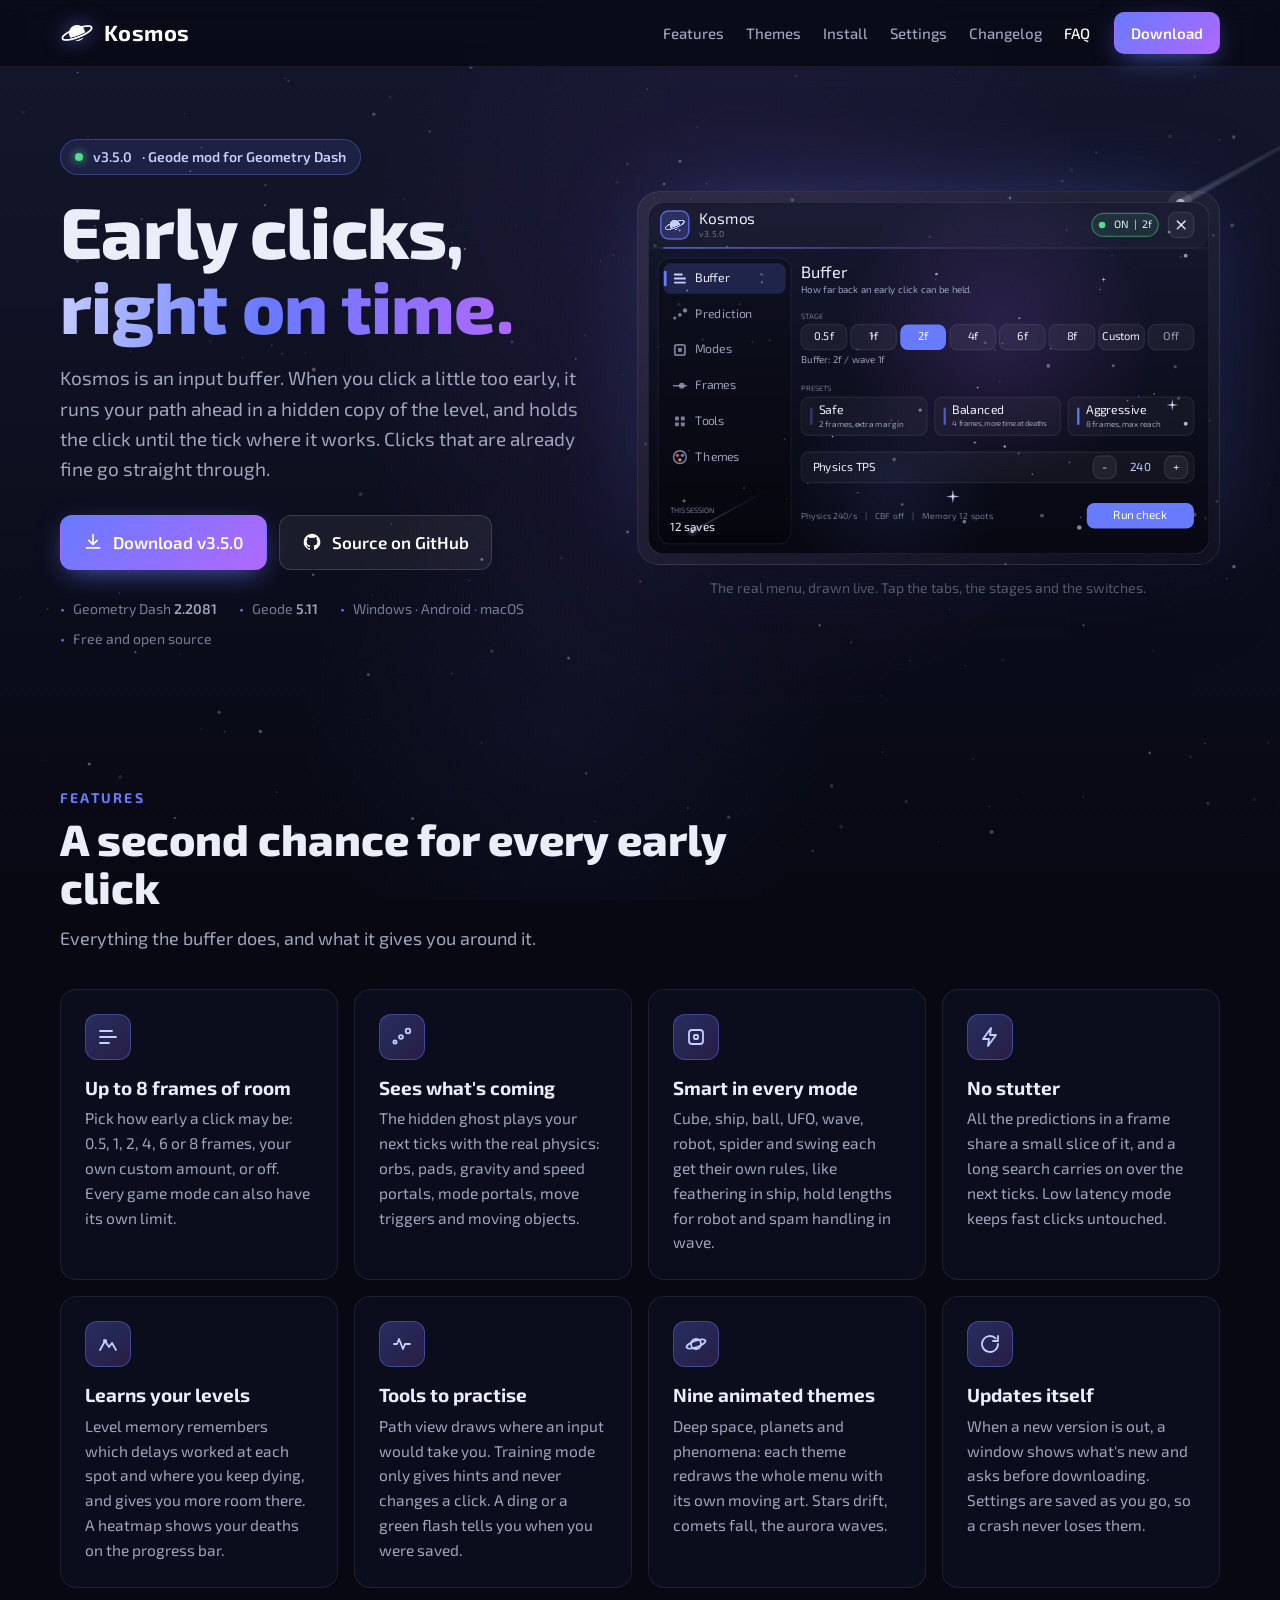
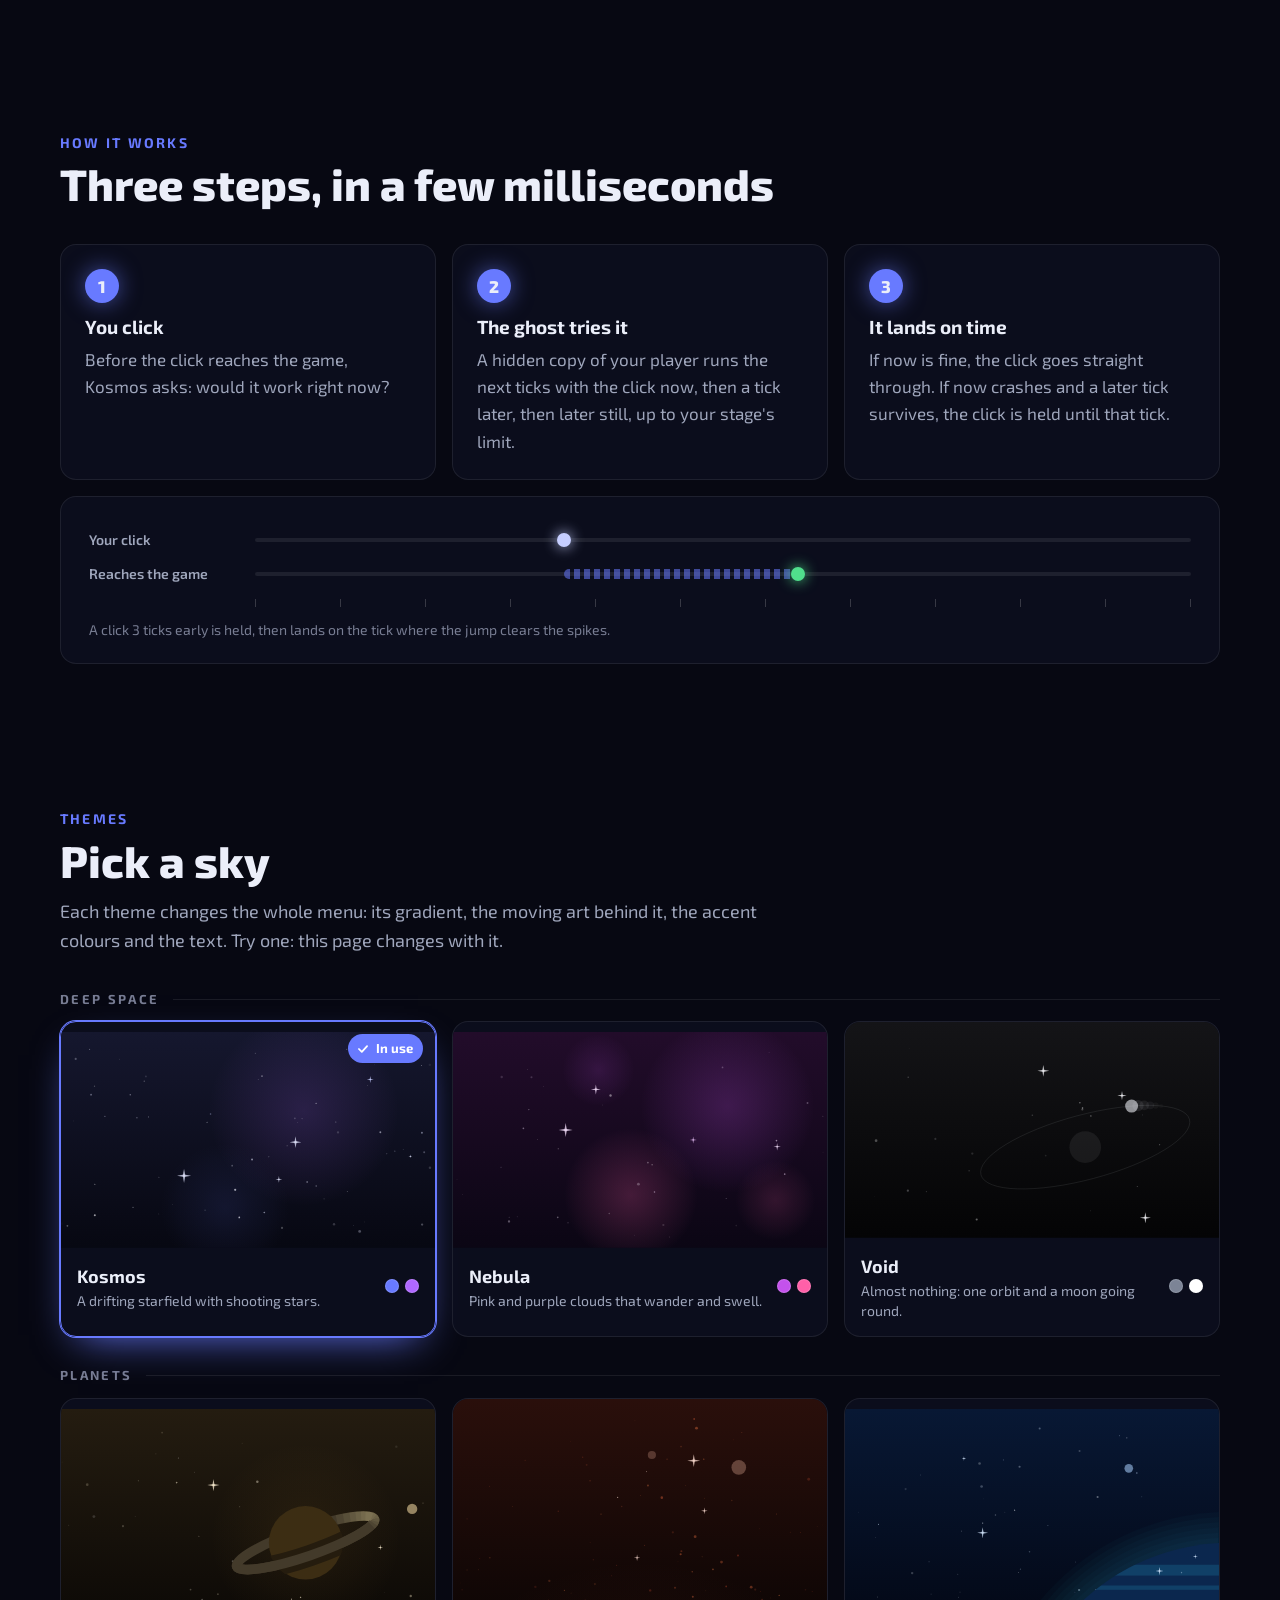
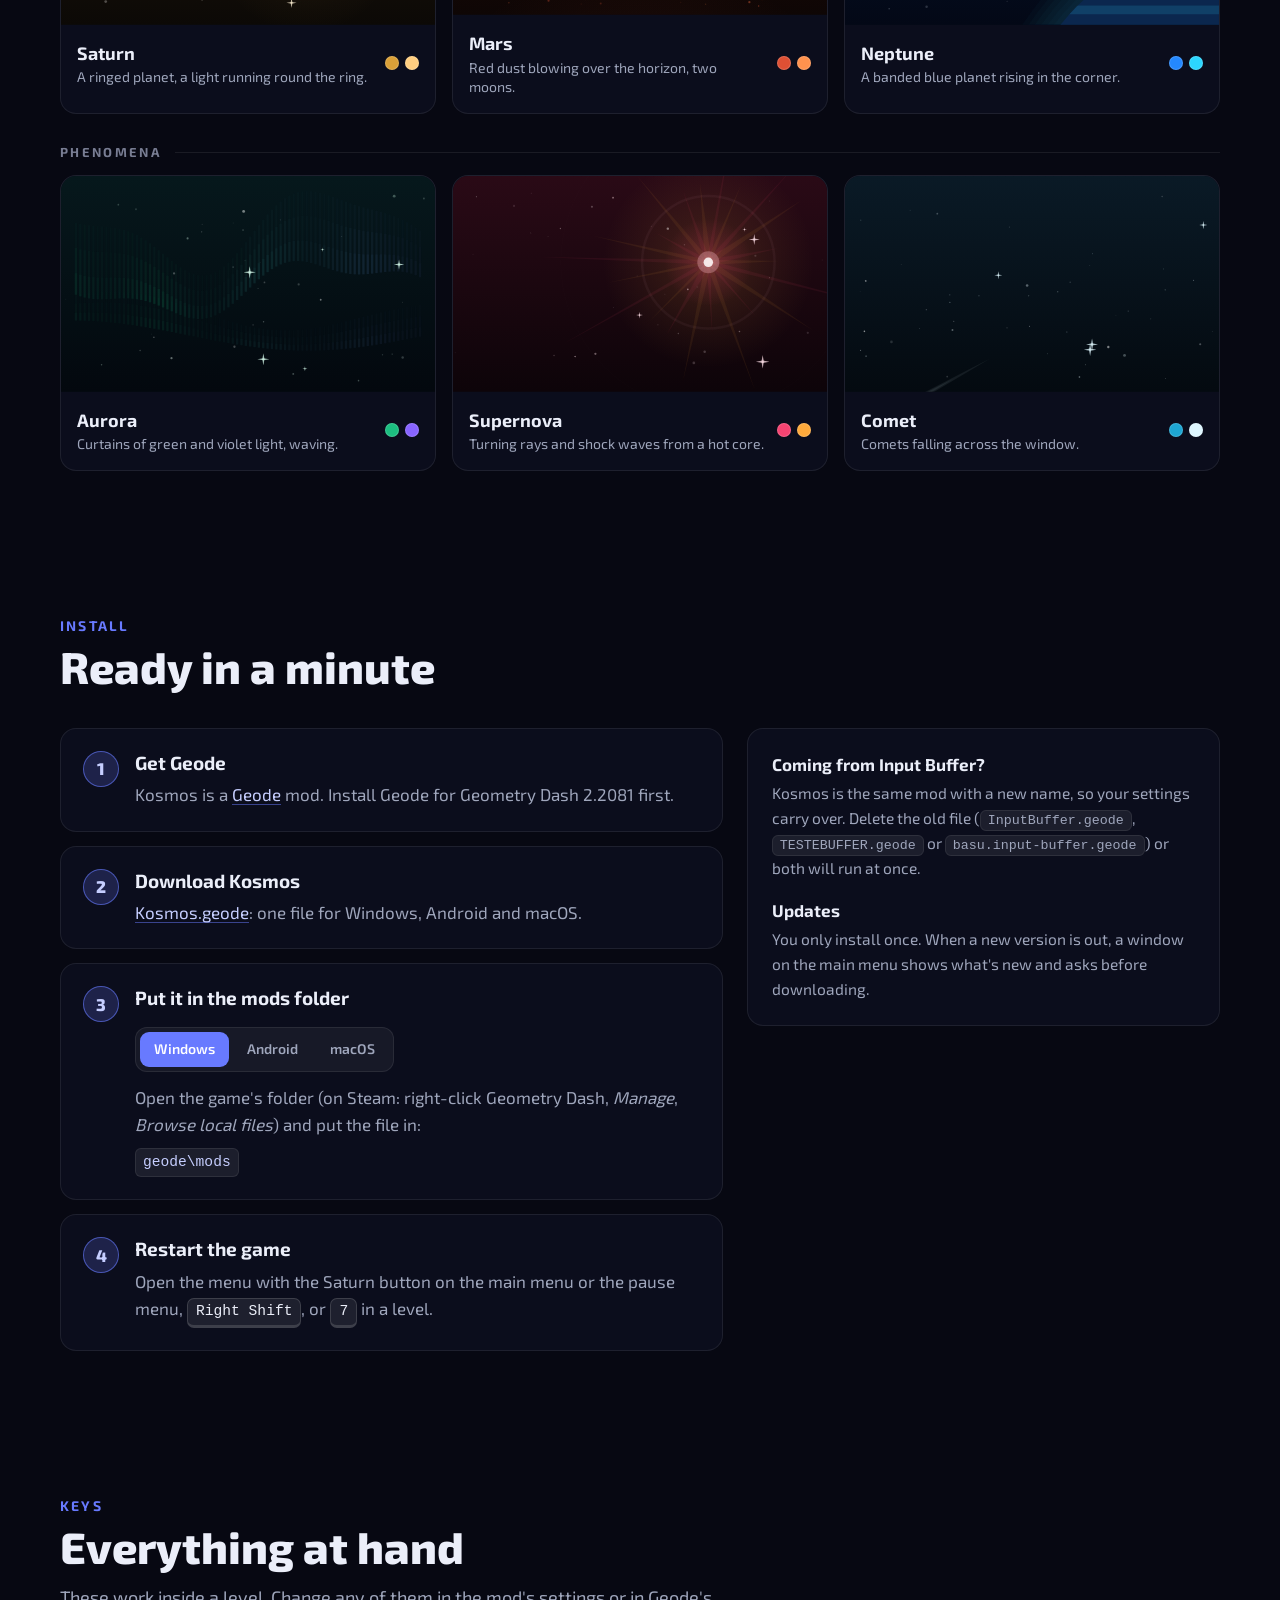
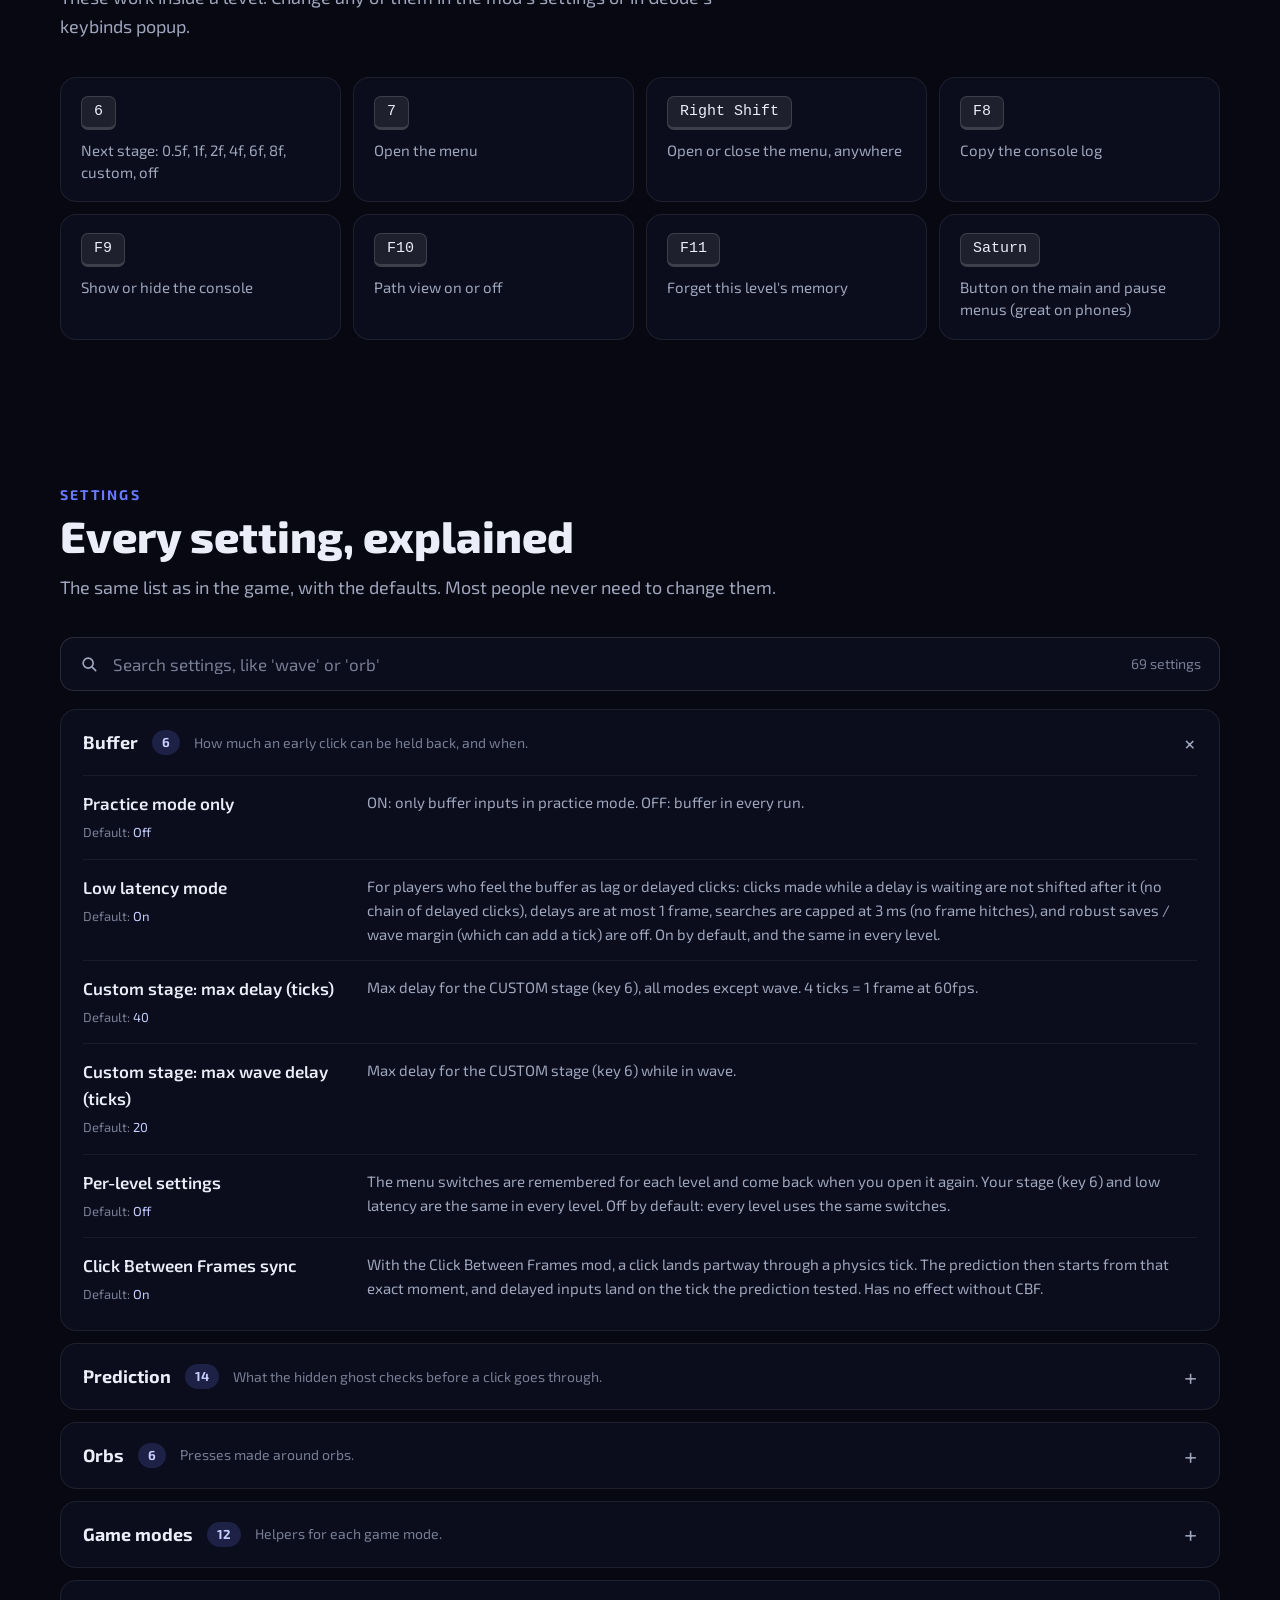
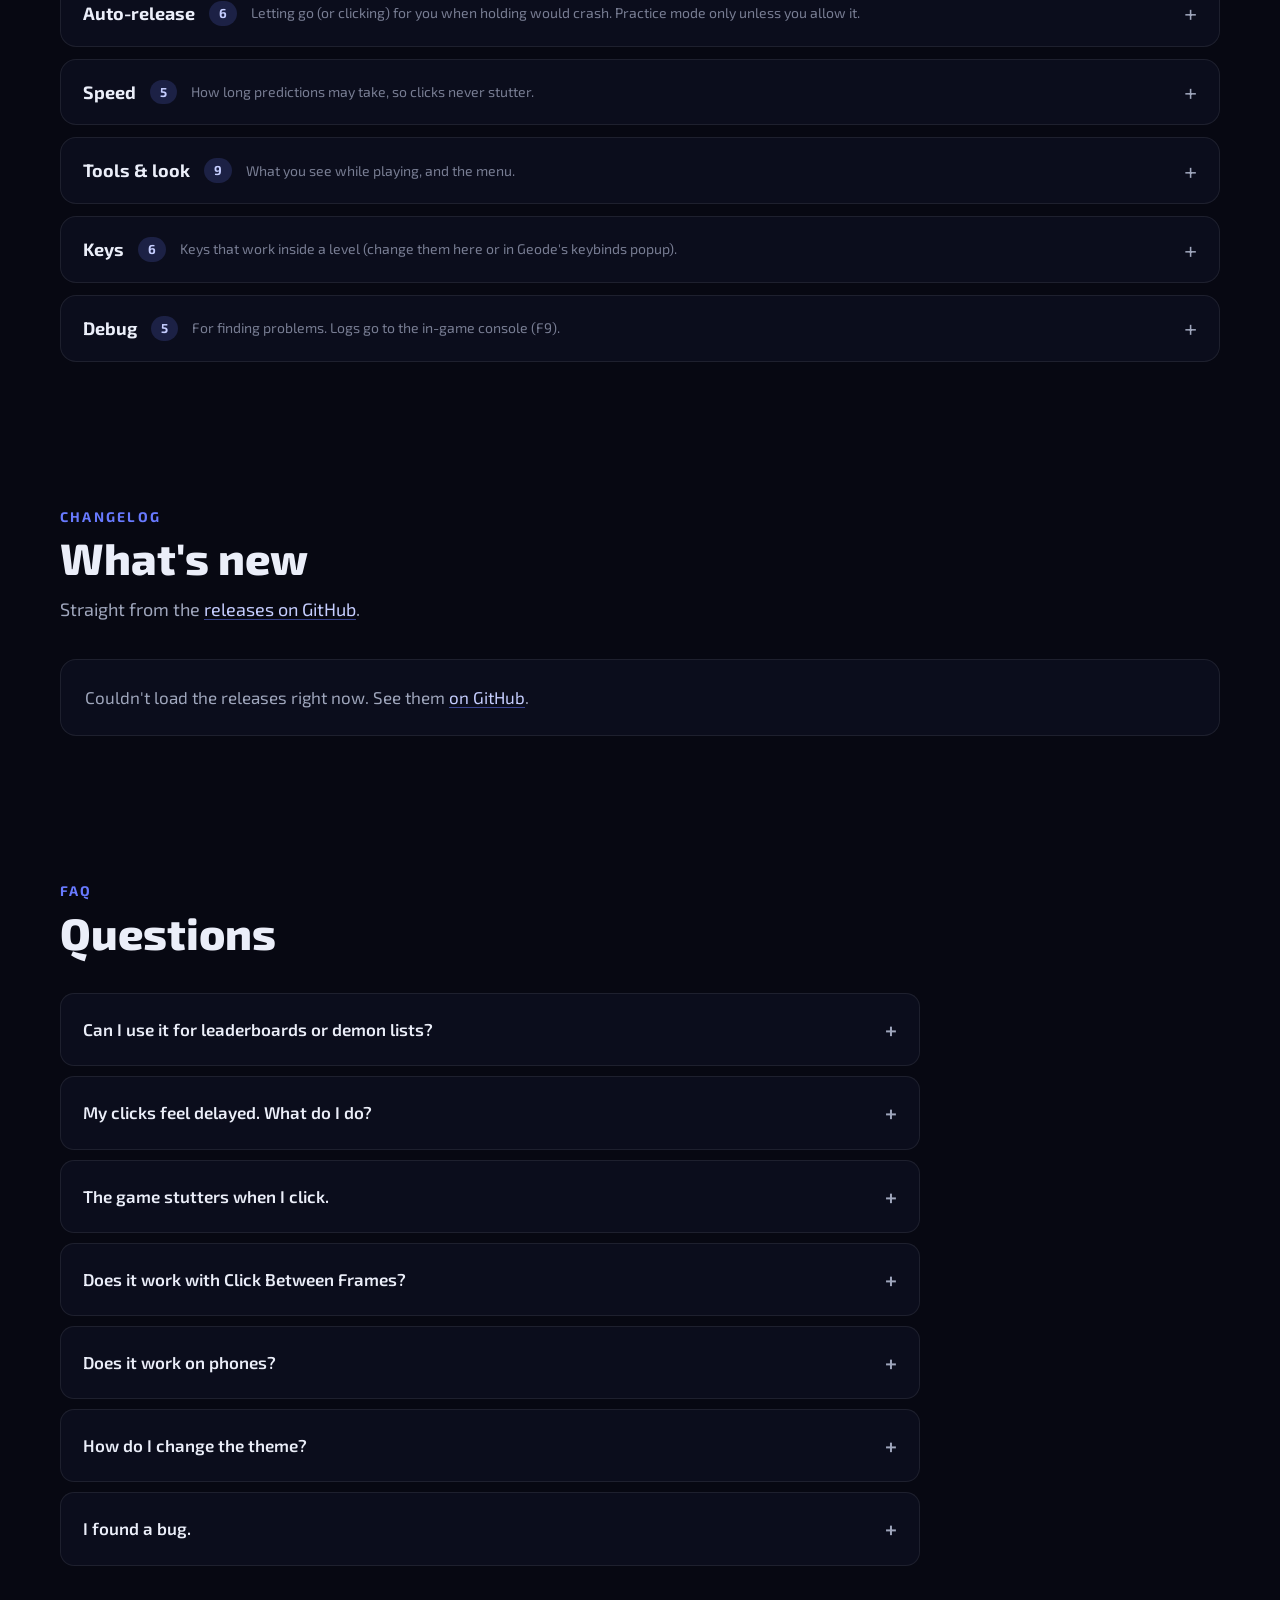
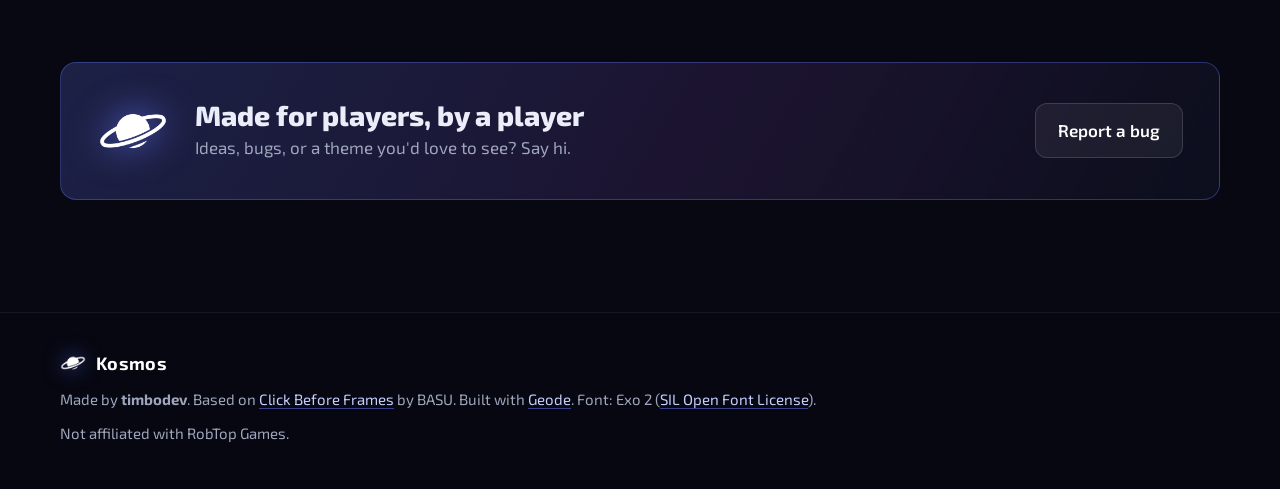
==== docs/index.html @ 61f5b933 "Website for Kosmos on GitHub Pages docs/ is a one-page site: the download (latest release, read from" ====
<!doctype html>
<html lang="en">
<head>
  <meta charset="utf-8">
  <meta name="viewport" content="width=device-width, initial-scale=1">
  <title>Kosmos · early clicks, right on time</title>
  <meta name="description" content="Kosmos is a Geode mod for Geometry Dash: an input buffer that predicts your path, so a click made a little too early lands on the right tick. Nine animated menu themes, auto update, Windows, Android and macOS.">
  <meta name="theme-color" content="#0b0c1a">
  <link rel="icon" type="image/png" href="assets/favicon.png">
  <link rel="apple-touch-icon" href="assets/apple-touch-icon.png">
  <meta property="og:type" content="website">
  <meta property="og:site_name" content="Kosmos">
  <meta property="og:title" content="Kosmos · early clicks, right on time">
  <meta property="og:description" content="A Geode mod for Geometry Dash that holds a too-early click until the tick where it works. Animated themes, auto update, Windows / Android / macOS.">
  <meta property="og:url" content="https://porqueijjmzm1.github.io/Click-After-Frames/">
  <meta property="og:image" content="https://porqueijjmzm1.github.io/Click-After-Frames/assets/og.png">
  <meta property="og:image:width" content="1200">
  <meta property="og:image:height" content="630">
  <meta name="twitter:card" content="summary_large_image">
  <meta name="twitter:image" content="https://porqueijjmzm1.github.io/Click-After-Frames/assets/og.png">
  <link rel="preload" href="assets/Exo2.ttf" as="font" type="font/ttf" crossorigin>
  <link rel="stylesheet" href="style.css">
</head>
<body>
  <canvas id="sky" aria-hidden="true"></canvas>

  <header class="nav" id="top">
    <div class="wrap nav-row">
      <a class="brand" href="#top" aria-label="Kosmos, back to top">
        <img src="assets/saturn.png" alt="" width="34" height="34">
        <span>Kosmos</span>
      </a>
      <nav class="links" id="links" aria-label="Sections">
        <a href="#features">Features</a>
        <a href="#themes">Themes</a>
        <a href="#install">Install</a>
        <a href="#settings">Settings</a>
        <a href="#changelog">Changelog</a>
        <a href="#faq">FAQ</a>
        <a href="#" data-discord hidden>Discord</a>
      </nav>
      <a class="btn btn-primary btn-small" data-download href="https://github.com/porqueijjmzm1/Click-After-Frames/releases/latest/download/Kosmos.geode">Download</a>
      <button class="menu-toggle" id="menuToggle" aria-label="Open the sections" aria-expanded="false" aria-controls="links">
        <span></span><span></span><span></span>
      </button>
    </div>
  </header>

  <main>
    <!-- the start -->
    <section class="hero wrap">
      <div class="hero-text">
        <p class="kicker"><span class="dot"></span><span data-version>v3.5.0</span> · Geode mod for Geometry Dash</p>
        <h1>Early clicks,<br><span class="glow">right on time.</span></h1>
        <p class="lead">Kosmos is an input buffer. When you click a little too early, it runs your path ahead in a hidden copy of the level, and holds the click until the tick where it works. Clicks that are already fine go straight through.</p>
        <div class="cta">
          <a class="btn btn-primary" data-download href="https://github.com/porqueijjmzm1/Click-After-Frames/releases/latest/download/Kosmos.geode">
            <svg viewBox="0 0 24 24" aria-hidden="true"><path d="M12 3v12m0 0-5-5m5 5 5-5M4 19h16" /></svg>
            <span>Download <span data-version>v3.5.0</span></span>
          </a>
          <a class="btn btn-ghost" href="https://github.com/porqueijjmzm1/Click-After-Frames">
            <svg viewBox="0 0 24 24" aria-hidden="true"><path class="fill" d="M12 2a10 10 0 0 0-3.16 19.49c.5.09.68-.22.68-.48v-1.7c-2.78.6-3.37-1.34-3.37-1.34-.45-1.16-1.11-1.47-1.11-1.47-.91-.62.07-.6.07-.6 1 .07 1.53 1.03 1.53 1.03.9 1.52 2.34 1.08 2.91.83.09-.65.35-1.08.63-1.33-2.22-.25-4.55-1.11-4.55-4.94 0-1.09.39-1.98 1.03-2.68-.1-.25-.45-1.27.1-2.65 0 0 .84-.27 2.75 1.02a9.5 9.5 0 0 1 5 0c1.91-1.29 2.75-1.02 2.75-1.02.55 1.38.2 2.4.1 2.65.64.7 1.03 1.59 1.03 2.68 0 3.84-2.34 4.68-4.57 4.93.36.31.68.92.68 1.85v2.74c0 .27.18.58.69.48A10 10 0 0 0 12 2Z" /></svg>
            <span>Source on GitHub</span>
          </a>
        </div>
        <ul class="facts">
          <li>Geometry Dash <b>2.2081</b></li>
          <li>Geode <b>5.11</b></li>
          <li>Windows · Android · macOS</li>
          <li>Free and open source</li>
        </ul>
      </div>
      <figure class="hero-menu">
        <div class="menu-frame">
          <canvas id="menu" width="880" height="552" aria-label="The Kosmos menu, as it looks in the game. You can tap the tabs, the stages and the switches."></canvas>
        </div>
        <figcaption>The real menu, drawn live. Tap the tabs, the stages and the switches.</figcaption>
      </figure>
    </section>

    <!-- what it does -->
    <section class="block wrap" id="features">
      <header class="block-head">
        <p class="eyebrow">Features</p>
        <h2>A second chance for every early click</h2>
        <p>Everything the buffer does, and what it gives you around it.</p>
      </header>
      <div class="grid features">
        <article class="card">
          <div class="icon"><svg viewBox="0 0 24 24"><path d="M4 6h12M4 12h16M4 18h9" /></svg></div>
          <h3>Up to 8 frames of room</h3>
          <p>Pick how early a click may be: 0.5, 1, 2, 4, 6 or 8 frames, your own custom amount, or off. Every game mode can also have its own limit.</p>
        </article>
        <article class="card">
          <div class="icon"><svg viewBox="0 0 24 24"><circle cx="5" cy="17" r="1.6" /><circle cx="11" cy="12" r="1.9" /><circle cx="18" cy="6" r="2.3" /></svg></div>
          <h3>Sees what's coming</h3>
          <p>The hidden ghost plays your next ticks with the real physics: orbs, pads, gravity and speed portals, mode portals, move triggers and moving objects.</p>
        </article>
        <article class="card">
          <div class="icon"><svg viewBox="0 0 24 24"><rect x="5" y="5" width="14" height="14" rx="3" /><rect x="10" y="10" width="4" height="4" rx="1" /></svg></div>
          <h3>Smart in every mode</h3>
          <p>Cube, ship, ball, UFO, wave, robot, spider and swing each get their own rules, like feathering in ship, hold lengths for robot and spam handling in wave.</p>
        </article>
        <article class="card">
          <div class="icon"><svg viewBox="0 0 24 24"><path d="M13 3 5 14h6l-1 7 8-11h-6l1-7Z" /></svg></div>
          <h3>No stutter</h3>
          <p>All the predictions in a frame share a small slice of it, and a long search carries on over the next ticks. Low latency mode keeps fast clicks untouched.</p>
        </article>
        <article class="card">
          <div class="icon"><svg viewBox="0 0 24 24"><path d="M4 18 9 9l4 6 3-4 4 7" /><circle cx="9" cy="9" r="1.2" /></svg></div>
          <h3>Learns your levels</h3>
          <p>Level memory remembers which delays worked at each spot and where you keep dying, and gives you more room there. A heatmap shows your deaths on the progress bar.</p>
        </article>
        <article class="card">
          <div class="icon"><svg viewBox="0 0 24 24"><path d="M4 12h3l2-5 4 10 2-5h5" /></svg></div>
          <h3>Tools to practise</h3>
          <p>Path view draws where an input would take you. Training mode only gives hints and never changes a click. A ding or a green flash tells you when you were saved.</p>
        </article>
        <article class="card">
          <div class="icon"><svg viewBox="0 0 24 24"><circle cx="12" cy="12" r="5" /><ellipse cx="12" cy="12" rx="10" ry="3.2" transform="rotate(-20 12 12)" /></svg></div>
          <h3>Nine animated themes</h3>
          <p>Deep space, planets and phenomena: each theme redraws the whole menu with its own moving art. Stars drift, comets fall, the aurora waves.</p>
        </article>
        <article class="card">
          <div class="icon"><svg viewBox="0 0 24 24"><path d="M20 12a8 8 0 1 1-2.34-5.66M20 4v5h-5" /></svg></div>
          <h3>Updates itself</h3>
          <p>When a new version is out, a window shows what's new and asks before downloading. Settings are saved as you go, so a crash never loses them.</p>
        </article>
      </div>
    </section>

    <!-- how it works -->
    <section class="block wrap" id="how">
      <header class="block-head">
        <p class="eyebrow">How it works</p>
        <h2>Three steps, in a few milliseconds</h2>
      </header>
      <ol class="steps">
        <li class="card">
          <span class="num">1</span>
          <h3>You click</h3>
          <p>Before the click reaches the game, Kosmos asks: would it work right now?</p>
        </li>
        <li class="card">
          <span class="num">2</span>
          <h3>The ghost tries it</h3>
          <p>A hidden copy of your player runs the next ticks with the click now, then a tick later, then later still, up to your stage's limit.</p>
        </li>
        <li class="card">
          <span class="num">3</span>
          <h3>It lands on time</h3>
          <p>If now is fine, the click goes straight through. If now crashes and a later tick survives, the click is held until that tick.</p>
        </li>
      </ol>
      <div class="timeline card" aria-hidden="true">
        <div class="tl-row">
          <span class="tl-label">Your click</span>
          <div class="tl-track"><span class="tl-click"></span></div>
        </div>
        <div class="tl-row">
          <span class="tl-label">Reaches the game</span>
          <div class="tl-track"><span class="tl-held"></span><span class="tl-land"></span></div>
        </div>
        <div class="tl-ticks"><span></span><span></span><span></span><span></span><span></span><span></span><span></span><span></span><span></span><span></span><span></span><span></span></div>
        <p class="tl-note">A click 3 ticks early is held, then lands on the tick where the jump clears the spikes.</p>
      </div>
    </section>

    <!-- themes -->
    <section class="block wrap" id="themes">
      <header class="block-head">
        <p class="eyebrow">Themes</p>
        <h2>Pick a sky</h2>
        <p>Each theme changes the whole menu: its gradient, the moving art behind it, the accent colours and the text. Try one: this page changes with it.</p>
      </header>
      <div id="themeGroups" class="theme-groups"></div>
    </section>

    <!-- install -->
    <section class="block wrap" id="install">
      <header class="block-head">
        <p class="eyebrow">Install</p>
        <h2>Ready in a minute</h2>
      </header>
      <div class="install">
        <ol class="install-steps">
          <li>
            <h3>Get Geode</h3>
            <p>Kosmos is a <a href="https://geode-sdk.org">Geode</a> mod. Install Geode for Geometry Dash 2.2081 first.</p>
          </li>
          <li>
            <h3>Download Kosmos</h3>
            <p><a data-download href="https://github.com/porqueijjmzm1/Click-After-Frames/releases/latest/download/Kosmos.geode">Kosmos.geode</a>: one file for Windows, Android and macOS.</p>
          </li>
          <li>
            <h3>Put it in the mods folder</h3>
            <div class="tabs" role="tablist" aria-label="Your platform">
              <button role="tab" aria-selected="true" data-os="win">Windows</button>
              <button role="tab" aria-selected="false" data-os="android">Android</button>
              <button role="tab" aria-selected="false" data-os="mac">macOS</button>
            </div>
            <div class="os" data-os-panel="win">
              <p>Open the game's folder (on Steam: right-click Geometry Dash, <i>Manage</i>, <i>Browse local files</i>) and put the file in:</p>
              <code>geode\mods</code>
            </div>
            <div class="os" data-os-panel="android" hidden>
              <p>With a file manager, put the file in:</p>
              <code>Android/media/com.geode.launcher/game/geode/mods</code>
            </div>
            <div class="os" data-os-panel="mac" hidden>
              <p>In Finder, press <kbd>Cmd</kbd> <kbd>Shift</kbd> <kbd>G</kbd> and go to:</p>
              <code>~/Library/Application Support/GeometryDash/geode/mods</code>
            </div>
          </li>
          <li>
            <h3>Restart the game</h3>
            <p>Open the menu with the Saturn button on the main menu or the pause menu, <kbd>Right Shift</kbd>, or <kbd>7</kbd> in a level.</p>
          </li>
        </ol>
        <aside class="card note">
          <h3>Coming from Input Buffer?</h3>
          <p>Kosmos is the same mod with a new name, so your settings carry over. Delete the old file (<code>InputBuffer.geode</code>, <code>TESTEBUFFER.geode</code> or <code>basu.input-buffer.geode</code>) or both will run at once.</p>
          <h3>Updates</h3>
          <p>You only install once. When a new version is out, a window on the main menu shows what's new and asks before downloading.</p>
        </aside>
      </div>
    </section>

    <!-- keys -->
    <section class="block wrap" id="controls">
      <header class="block-head">
        <p class="eyebrow">Keys</p>
        <h2>Everything at hand</h2>
        <p>These work inside a level. Change any of them in the mod's settings or in Geode's keybinds popup.</p>
      </header>
      <div class="keys">
        <div class="key card"><kbd>6</kbd><span>Next stage: 0.5f, 1f, 2f, 4f, 6f, 8f, custom, off</span></div>
        <div class="key card"><kbd>7</kbd><span>Open the menu</span></div>
        <div class="key card"><kbd>Right Shift</kbd><span>Open or close the menu, anywhere</span></div>
        <div class="key card"><kbd>F8</kbd><span>Copy the console log</span></div>
        <div class="key card"><kbd>F9</kbd><span>Show or hide the console</span></div>
        <div class="key card"><kbd>F10</kbd><span>Path view on or off</span></div>
        <div class="key card"><kbd>F11</kbd><span>Forget this level's memory</span></div>
        <div class="key card"><kbd>Saturn</kbd><span>Button on the main and pause menus (great on phones)</span></div>
      </div>
    </section>

    <!-- every setting -->
    <section class="block wrap" id="settings">
      <header class="block-head">
        <p class="eyebrow">Settings</p>
        <h2>Every setting, explained</h2>
        <p>The same list as in the game, with the defaults. Most people never need to change them.</p>
      </header>
      <div class="search">
        <svg viewBox="0 0 24 24" aria-hidden="true"><circle cx="11" cy="11" r="6" /><path d="m20 20-4.5-4.5" /></svg>
        <input id="settingSearch" type="search" placeholder="Search settings, like 'wave' or 'orb'" aria-label="Search settings">
        <span id="settingCount" class="count"></span>
      </div>
      <div id="settingGroups" class="setting-groups"></div>
    </section>

    <!-- what's new -->
    <section class="block wrap" id="changelog">
      <header class="block-head">
        <p class="eyebrow">Changelog</p>
        <h2>What's new</h2>
        <p>Straight from the <a href="https://github.com/porqueijjmzm1/Click-After-Frames/releases">releases on GitHub</a>.</p>
      </header>
      <div id="releases" class="releases">
        <p class="muted">Loading the releases...</p>
      </div>
    </section>

    <!-- questions -->
    <section class="block wrap" id="faq">
      <header class="block-head">
        <p class="eyebrow">FAQ</p>
        <h2>Questions</h2>
      </header>
      <div class="faq">
        <details>
          <summary>Can I use it for leaderboards or demon lists?</summary>
          <p>Kosmos changes when your clicks reach the game, and many leaderboards and lists don't accept runs made with mods like that. Check the rules before you submit a run. While the buffer is on, levels show a small label in the corner. To practise without changing a single click, turn on <b>Training mode</b>: it only shows hints.</p>
        </details>
        <details>
          <summary>My clicks feel delayed. What do I do?</summary>
          <p>Keep <b>Low latency mode</b> on (it is by default): fast clicks are never shifted. You can also pick a smaller stage, like 1f or 2f, or give each game mode its own limit in the Frames tab.</p>
        </details>
        <details>
          <summary>The game stutters when I click.</summary>
          <p>Keep <b>Auto time budget</b> on (it is by default) so predictions share a small part of each frame. On slow PCs, turn on <b>Performance mode</b> as well.</p>
        </details>
        <details>
          <summary>Does it work with Click Between Frames?</summary>
          <p>Yes. With <b>Click Between Frames sync</b> on, the prediction starts from the exact moment inside the tick where your click landed.</p>
        </details>
        <details>
          <summary>Does it work on phones?</summary>
          <p>Yes, on Android. Without a keyboard, open the menu with the Saturn button on the main menu or in the pause menu.</p>
        </details>
        <details>
          <summary>How do I change the theme?</summary>
          <p>In the menu's <b>Themes</b> tab, or the <i>Menu theme</i> setting in Geode. You can also try them on this page.</p>
        </details>
        <details>
          <summary>I found a bug.</summary>
          <p>Open an <a href="https://github.com/porqueijjmzm1/Click-After-Frames/issues">issue on GitHub</a><span data-discord-inline hidden> or tell us on <a href="#" data-discord>Discord</a></span>. The console log helps a lot: press <kbd>F8</kbd> in a level (or Tools, Copy log) and paste it.</p>
        </details>
      </div>
    </section>

    <!-- community -->
    <section class="block wrap community">
      <div class="card join">
        <img src="assets/saturn.png" alt="" width="72" height="72">
        <div>
          <h2>Made for players, by a player</h2>
          <p>Ideas, bugs, or a theme you'd love to see? Say hi.</p>
        </div>
        <div class="join-buttons">
          <a class="btn btn-primary" href="#" data-discord hidden>
            <svg viewBox="0 0 24 24" aria-hidden="true"><path class="fill" d="M19.6 5.6A16 16 0 0 0 15.6 4.4l-.5 1a15 15 0 0 0-6.2 0l-.5-1a16 16 0 0 0-4 1.2C1.9 9.4 1.2 13.1 1.5 16.8a16 16 0 0 0 4.9 2.5l1-1.6a10 10 0 0 1-1.6-.8l.4-.3a11.4 11.4 0 0 0 11.6 0l.4.3a10 10 0 0 1-1.6.8l1 1.6a16 16 0 0 0 4.9-2.5c.4-4.3-.7-8-2.9-11.2ZM8.9 14.6c-1 0-1.7-.9-1.7-2s.8-2 1.7-2 1.8.9 1.7 2c0 1.1-.8 2-1.7 2Zm6.2 0c-1 0-1.7-.9-1.7-2s.8-2 1.7-2 1.8.9 1.7 2c0 1.1-.8 2-1.7 2Z" /></svg>
            <span>Join the Discord</span>
          </a>
          <a class="btn btn-ghost" href="https://github.com/porqueijjmzm1/Click-After-Frames/issues">Report a bug</a>
        </div>
      </div>
    </section>
  </main>

  <footer class="foot">
    <div class="wrap foot-row">
      <div class="brand small">
        <img src="assets/saturn.png" alt="" width="26" height="26">
        <span>Kosmos</span>
      </div>
      <p>Made by <b>timbodev</b>. Based on <a href="https://github.com/raresdalas1009/-predictive-input-buffer">Click Before Frames</a> by BASU. Built with <a href="https://geode-sdk.org">Geode</a>. Font: Exo 2 (<a href="assets/OFL-Exo2.txt">SIL Open Font License</a>).</p>
      <p class="muted">Not affiliated with RobTop Games.</p>
    </div>
  </footer>

  <script src="js/settings-data.js"></script>
  <script src="js/themes.js"></script>
  <script src="js/app.js"></script>
</body>
</html>
---- docs/style.css ----
@font-face {
  font-family: "Exo 2";
  src: url("assets/Exo2.ttf") format("truetype");
  font-weight: 100 900;
  font-display: swap;
}

/* the theme's colours (as "r g b"), set from the picked theme by app.js */
:root {
  --main: 104 122 255;
  --soft: 198 206 255;
  --second: 176 104 255;
  --top: 21 23 46;
  --bottom: 7 8 18;
  --text: 241 242 250;
  --muted: 150 156 186;
  --dim: 102 108 136;
  --card: 13 15 30;
  --line: 255 255 255;
  --radius: 16px;
  color-scheme: dark;
}

* { box-sizing: border-box; }
[hidden] { display: none !important; }
html { scroll-behavior: smooth; scroll-padding-top: 80px; }
@media (prefers-reduced-motion: reduce) { html { scroll-behavior: auto; } }

body {
  margin: 0;
  font-family: "Exo 2", system-ui, -apple-system, "Segoe UI", sans-serif;
  font-size: 17px;
  line-height: 1.6;
  color: rgb(var(--text));
  background: rgb(var(--bottom));
  -webkit-font-smoothing: antialiased;
  overflow-x: hidden;
}

#sky {
  position: fixed;
  inset: 0;
  width: 100%;
  height: 100%;
  z-index: -1;
  display: block;
}

a { color: rgb(var(--soft)); text-decoration-color: rgb(var(--main) / 0.5); text-underline-offset: 3px; }
a:hover { color: #fff; }
img { max-width: 100%; }
code, kbd {
  font-family: ui-monospace, "SFMono-Regular", Menlo, Consolas, monospace;
  font-size: 0.86em;
}
code {
  padding: 2px 7px;
  border-radius: 6px;
  background: rgb(var(--line) / 0.07);
  border: 1px solid rgb(var(--line) / 0.08);
  word-break: break-word;
}
kbd {
  display: inline-block;
  padding: 1px 8px;
  border-radius: 7px;
  background: rgb(var(--line) / 0.08);
  border: 1px solid rgb(var(--line) / 0.14);
  border-bottom-width: 3px;
  color: rgb(var(--text));
  white-space: nowrap;
}
.muted { color: rgb(var(--muted)); }

.wrap { width: min(1160px, 100% - 32px); margin-inline: auto; }

/* ---------- buttons ---------- */
.btn {
  display: inline-flex;
  align-items: center;
  gap: 10px;
  padding: 13px 22px;
  border-radius: 12px;
  font: inherit;
  font-weight: 600;
  text-decoration: none;
  color: #fff;
  border: 1px solid transparent;
  cursor: pointer;
  transition: transform 0.15s ease, background 0.2s ease, box-shadow 0.2s ease, border-color 0.2s ease;
}
.btn svg { width: 20px; height: 20px; fill: none; stroke: currentColor; stroke-width: 2; stroke-linecap: round; stroke-linejoin: round; flex: none; }
.btn svg .fill { fill: currentColor; stroke: none; }
.btn:hover { transform: translateY(-2px); color: #fff; }
.btn:active { transform: translateY(0); }
.btn-primary {
  background: linear-gradient(135deg, rgb(var(--main)), rgb(var(--second)));
  box-shadow: 0 8px 28px -8px rgb(var(--main) / 0.75);
}
.btn-primary:hover { box-shadow: 0 12px 34px -8px rgb(var(--main) / 0.95); }
.btn-ghost { background: rgb(var(--line) / 0.06); border-color: rgb(var(--line) / 0.14); }
.btn-ghost:hover { background: rgb(var(--line) / 0.1); border-color: rgb(var(--soft) / 0.4); }
.btn-small { padding: 8px 16px; font-size: 15px; border-radius: 10px; }
:focus-visible { outline: 2px solid rgb(var(--soft)); outline-offset: 3px; border-radius: 6px; }

/* ---------- top bar ---------- */
.nav {
  position: sticky;
  top: 0;
  z-index: 10;
  background: rgb(var(--bottom) / 0.78);
  border-bottom: 1px solid rgb(var(--line) / 0.06);
  backdrop-filter: blur(10px);
  -webkit-backdrop-filter: blur(10px);
}
.nav-row { display: flex; align-items: center; gap: 24px; height: 66px; }
.brand { display: inline-flex; align-items: center; gap: 10px; color: #fff; text-decoration: none; font-weight: 700; font-size: 22px; letter-spacing: 0.02em; }
.brand img { filter: drop-shadow(0 0 10px rgb(var(--main) / 0.7)); }
.brand.small { font-size: 18px; }
.links { display: flex; gap: 22px; margin-left: auto; }
.links a { color: rgb(var(--muted)); text-decoration: none; font-weight: 500; font-size: 15px; transition: color 0.2s; }
.links a:hover, .links a.on { color: #fff; }
.menu-toggle { display: none; }

/* ---------- start ---------- */
.hero {
  display: grid;
  grid-template-columns: minmax(0, 1fr) minmax(0, 1.12fr);
  gap: 56px;
  align-items: center;
  padding: 72px 0 64px;
}
.kicker {
  display: inline-flex;
  align-items: center;
  gap: 10px;
  margin: 0 0 18px;
  padding: 6px 14px;
  border-radius: 999px;
  background: rgb(var(--main) / 0.12);
  border: 1px solid rgb(var(--main) / 0.35);
  color: rgb(var(--soft));
  font-size: 14px;
  font-weight: 600;
}
.kicker .dot { width: 8px; height: 8px; border-radius: 50%; background: rgb(80 222 140); box-shadow: 0 0 10px rgb(80 222 140); }
h1 { font-size: clamp(42px, 6vw, 72px); line-height: 1.04; margin: 0 0 20px; letter-spacing: -0.01em; font-weight: 800; }
.glow {
  background: linear-gradient(100deg, rgb(var(--soft)), rgb(var(--main)) 45%, rgb(var(--second)));
  -webkit-background-clip: text;
  background-clip: text;
  color: transparent;
}
.lead { font-size: 19px; color: rgb(var(--muted)); max-width: 34em; margin: 0 0 30px; }
.cta { display: flex; flex-wrap: wrap; gap: 12px; margin-bottom: 28px; }
.facts { list-style: none; padding: 0; margin: 0; display: flex; flex-wrap: wrap; gap: 8px 22px; color: rgb(var(--dim)); font-size: 14px; }
.facts li::before { content: "•"; color: rgb(var(--main)); margin-right: 8px; }
.facts b { color: rgb(var(--muted)); font-weight: 600; }

.hero-menu { margin: 0; }
.menu-frame {
  position: relative;
  border-radius: 22px;
  padding: 10px;
  background: linear-gradient(160deg, rgb(var(--line) / 0.08), rgb(var(--line) / 0.02));
  border: 1px solid rgb(var(--line) / 0.08);
  box-shadow: 0 40px 80px -30px rgb(0 0 0 / 0.8), 0 0 90px -30px rgb(var(--main) / 0.55);
}
#menu { display: block; width: 100%; height: auto; aspect-ratio: 440 / 276; cursor: pointer; border-radius: 14px; touch-action: manipulation; }
.hero-menu figcaption { margin-top: 12px; text-align: center; color: rgb(var(--dim)); font-size: 14px; }

/* ---------- sections ---------- */
.block { padding: 72px 0; }
.block-head { max-width: 720px; margin-bottom: 36px; }
.eyebrow { margin: 0 0 6px; color: rgb(var(--main)); font-weight: 700; font-size: 14px; letter-spacing: 0.16em; text-transform: uppercase; }
h2 { font-size: clamp(30px, 4vw, 44px); line-height: 1.1; margin: 0 0 12px; font-weight: 800; }
.block-head p:not(.eyebrow) { color: rgb(var(--muted)); margin: 0; font-size: 18px; }
h3 { margin: 0 0 6px; font-size: 19px; line-height: 1.3; }

.card {
  background: rgb(var(--card) / 0.82);
  border: 1px solid rgb(var(--line) / 0.08);
  border-radius: var(--radius);
  padding: 24px;
}
.grid { display: grid; gap: 16px; }
.features { grid-template-columns: repeat(4, minmax(0, 1fr)); }
.features .card { transition: transform 0.2s ease, border-color 0.2s ease; }
.features .card:hover { transform: translateY(-4px); border-color: rgb(var(--main) / 0.45); }
.features p { margin: 0; color: rgb(var(--muted)); font-size: 15.5px; }
.icon {
  width: 46px;
  height: 46px;
  border-radius: 12px;
  display: grid;
  place-items: center;
  margin-bottom: 16px;
  background: linear-gradient(135deg, rgb(var(--main) / 0.3), rgb(var(--second) / 0.18));
  border: 1px solid rgb(var(--main) / 0.4);
}
.icon svg { width: 24px; height: 24px; fill: none; stroke: rgb(var(--soft)); stroke-width: 1.8; stroke-linecap: round; stroke-linejoin: round; }

/* how it works */
.steps { list-style: none; padding: 0; margin: 0 0 16px; display: grid; grid-template-columns: repeat(3, minmax(0, 1fr)); gap: 16px; }
.steps p { margin: 0; color: rgb(var(--muted)); }
.num {
  display: inline-grid;
  place-items: center;
  width: 34px;
  height: 34px;
  border-radius: 50%;
  margin-bottom: 12px;
  font-weight: 800;
  background: rgb(var(--main));
  box-shadow: 0 0 22px rgb(var(--main) / 0.6);
}
.timeline { padding: 26px 28px 22px; }
.tl-row { display: grid; grid-template-columns: 150px 1fr; align-items: center; gap: 16px; height: 34px; }
.tl-label { color: rgb(var(--muted)); font-size: 14px; font-weight: 600; }
.tl-track { position: relative; height: 4px; border-radius: 4px; background: rgb(var(--line) / 0.08); }
.tl-click, .tl-land {
  position: absolute;
  top: 50%;
  width: 14px;
  height: 14px;
  margin: -7px 0 0 -7px;
  border-radius: 50%;
}
.tl-click { left: 33%; background: rgb(var(--soft)); box-shadow: 0 0 14px rgb(var(--soft)); }
.tl-held {
  position: absolute;
  left: 33%;
  width: 25%;
  top: -3px;
  height: 10px;
  border-radius: 6px;
  background: repeating-linear-gradient(90deg, rgb(var(--main) / 0.55) 0 6px, transparent 6px 10px);
  transform-origin: left;
  animation: hold 3.2s ease-in-out infinite;
}
.tl-land { left: 58%; background: rgb(80 222 140); box-shadow: 0 0 14px rgb(80 222 140); animation: land 3.2s ease-in-out infinite; }
@keyframes hold { 0%, 12% { transform: scaleX(0); } 55%, 100% { transform: scaleX(1); } }
@keyframes land { 0%, 52% { transform: scale(0); opacity: 0; } 62% { transform: scale(1.4); opacity: 1; } 72%, 100% { transform: scale(1); opacity: 1; } }
.tl-ticks { display: flex; justify-content: space-between; margin: 8px 0 0 166px; }
.tl-ticks span { width: 1px; height: 8px; background: rgb(var(--line) / 0.18); }
.tl-note { margin: 12px 0 0; color: rgb(var(--dim)); font-size: 14px; }

/* themes */
.theme-groups { display: grid; gap: 30px; }
.theme-group h3 {
  display: flex;
  align-items: center;
  gap: 14px;
  margin: 0 0 14px;
  color: rgb(var(--dim));
  font-size: 13px;
  letter-spacing: 0.18em;
}
.theme-group h3::after { content: ""; flex: 1; height: 1px; background: rgb(var(--line) / 0.08); }
.theme-row { display: grid; grid-template-columns: repeat(3, minmax(0, 1fr)); gap: 16px; }
.theme {
  position: relative;
  display: block;
  width: 100%;
  padding: 0;
  text-align: left;
  font: inherit;
  color: inherit;
  cursor: pointer;
  border-radius: var(--radius);
  background: rgb(var(--card) / 0.82);
  border: 1px solid rgb(var(--line) / 0.08);
  overflow: hidden;
  transition: transform 0.2s ease, border-color 0.2s ease, box-shadow 0.2s ease;
}
.theme:hover { transform: translateY(-4px); border-color: rgb(var(--line) / 0.2); }
.theme.on { border-color: var(--accent); box-shadow: 0 0 0 1px var(--accent), 0 16px 40px -18px var(--accent); }
.theme canvas { display: block; width: 100%; aspect-ratio: 26 / 15; height: auto; }
.theme .info { display: flex; align-items: center; gap: 12px; padding: 14px 16px 16px; }
.theme .info div { flex: 1; min-width: 0; }
.theme b { display: block; font-size: 18px; }
.theme small { display: block; color: rgb(var(--muted)); font-size: 14px; line-height: 1.4; }
.swatch { display: flex; gap: 6px; flex: none; }
.swatch i { width: 14px; height: 14px; border-radius: 50%; display: block; box-shadow: inset 0 0 0 1px rgb(255 255 255 / 0.15); }
.theme .tick {
  position: absolute;
  top: 12px;
  right: 12px;
  display: none;
  align-items: center;
  gap: 6px;
  padding: 4px 10px 4px 8px;
  border-radius: 999px;
  font-size: 13px;
  font-weight: 700;
  color: #fff;
  background: var(--accent);
}
.theme.on .tick { display: inline-flex; }

/* install */
.install { display: grid; grid-template-columns: minmax(0, 1.4fr) minmax(0, 1fr); gap: 24px; align-items: start; }
.install-steps { list-style: none; counter-reset: step; margin: 0; padding: 0; display: grid; gap: 14px; }
.install-steps > li {
  counter-increment: step;
  position: relative;
  padding: 22px 24px 22px 74px;
  border-radius: var(--radius);
  background: rgb(var(--card) / 0.82);
  border: 1px solid rgb(var(--line) / 0.08);
}
.install-steps > li::before {
  content: counter(step);
  position: absolute;
  left: 22px;
  top: 22px;
  width: 34px;
  height: 34px;
  display: grid;
  place-items: center;
  border-radius: 50%;
  font-weight: 800;
  background: rgb(var(--main) / 0.2);
  border: 1px solid rgb(var(--main) / 0.6);
  color: rgb(var(--soft));
}
.install-steps p { margin: 0; color: rgb(var(--muted)); }
.install-steps code { display: inline-block; margin-top: 10px; color: rgb(var(--soft)); }
.tabs { display: inline-flex; gap: 4px; padding: 4px; margin: 10px 0 12px; border-radius: 12px; background: rgb(var(--line) / 0.05); border: 1px solid rgb(var(--line) / 0.08); flex-wrap: wrap; }
.tabs button { font: inherit; font-size: 14px; font-weight: 600; color: rgb(var(--muted)); background: none; border: 0; padding: 6px 14px; border-radius: 9px; cursor: pointer; }
.tabs button[aria-selected="true"] { background: rgb(var(--main)); color: #fff; }
.note h3 { font-size: 17px; }
.note h3 + p { margin-top: 0; }
.note p { color: rgb(var(--muted)); font-size: 15.5px; margin: 0 0 18px; }
.note p:last-child { margin-bottom: 0; }

/* keys */
.keys { display: grid; grid-template-columns: repeat(4, minmax(0, 1fr)); gap: 12px; }
.key { display: flex; flex-direction: column; gap: 10px; padding: 18px 20px; }
.key kbd { align-self: flex-start; font-size: 15px; padding: 3px 12px; }
.key span { color: rgb(var(--muted)); font-size: 15px; line-height: 1.45; }

/* settings */
.search {
  display: flex;
  align-items: center;
  gap: 12px;
  padding: 0 18px;
  margin-bottom: 18px;
  border-radius: 14px;
  background: rgb(var(--card) / 0.9);
  border: 1px solid rgb(var(--line) / 0.12);
}
.search:focus-within { border-color: rgb(var(--main) / 0.7); box-shadow: 0 0 0 3px rgb(var(--main) / 0.18); }
.search svg { width: 20px; height: 20px; fill: none; stroke: rgb(var(--muted)); stroke-width: 2; stroke-linecap: round; flex: none; }
.search input { flex: 1; min-width: 0; height: 52px; border: 0; outline: 0; background: none; color: rgb(var(--text)); font: inherit; }
.search input::placeholder { color: rgb(var(--dim)); }
.search .count { color: rgb(var(--dim)); font-size: 14px; white-space: nowrap; }
.setting-groups { display: grid; gap: 12px; }
.sgroup { border-radius: var(--radius); background: rgb(var(--card) / 0.82); border: 1px solid rgb(var(--line) / 0.08); overflow: hidden; }
.sgroup > summary {
  list-style: none;
  cursor: pointer;
  display: flex;
  align-items: center;
  gap: 14px;
  padding: 18px 22px;
}
.sgroup > summary::-webkit-details-marker { display: none; }
.sgroup > summary::after { content: "+"; margin-left: auto; font-size: 24px; line-height: 1; color: rgb(var(--muted)); transition: transform 0.2s; }
.sgroup[open] > summary::after { transform: rotate(45deg); }
.sgroup summary b { font-size: 18px; }
.sgroup summary small { color: rgb(var(--dim)); font-size: 14px; }
.sgroup .pill { padding: 2px 10px; border-radius: 999px; font-size: 13px; font-weight: 700; color: rgb(var(--soft)); background: rgb(var(--main) / 0.18); }
.slist { list-style: none; margin: 0; padding: 0 22px 10px; }
.slist li { display: grid; grid-template-columns: minmax(0, 260px) minmax(0, 1fr); gap: 6px 24px; padding: 14px 0; border-top: 1px solid rgb(var(--line) / 0.06); }
.slist .sname { font-weight: 600; }
.slist .sdef { display: inline-block; margin-top: 4px; font-size: 13px; color: rgb(var(--dim)); }
.slist .sdef em { font-style: normal; color: rgb(var(--soft)); }
.slist p { margin: 0; color: rgb(var(--muted)); font-size: 15px; }
.slist mark { background: rgb(var(--main) / 0.35); color: #fff; border-radius: 3px; padding: 0 2px; }
.empty { padding: 30px; text-align: center; color: rgb(var(--muted)); }

/* changelog */
.releases { display: grid; gap: 14px; }
.release { padding: 0; overflow: hidden; }
.release > summary { list-style: none; cursor: pointer; display: flex; align-items: center; gap: 14px; padding: 20px 24px; flex-wrap: wrap; }
.release > summary::-webkit-details-marker { display: none; }
.release .tag { font-size: 20px; font-weight: 800; }
.release .latest { padding: 2px 10px; border-radius: 999px; font-size: 12px; font-weight: 700; background: rgb(80 222 140 / 0.16); color: rgb(120 236 170); border: 1px solid rgb(80 222 140 / 0.4); }
.release .date { color: rgb(var(--dim)); font-size: 14px; margin-left: auto; }
.release .body { padding: 0 24px 22px; color: rgb(var(--muted)); }
.release .body h4 { color: rgb(var(--text)); margin: 18px 0 6px; font-size: 17px; }
.release .body h4:first-child { margin-top: 0; }
.release .body ul { margin: 6px 0; padding-left: 22px; }
.release .body li { margin: 4px 0; }
.release .body strong { color: rgb(var(--text)); }
.release .get { margin-top: 14px; }

/* questions */
.faq { display: grid; gap: 10px; max-width: 860px; }
.faq details { border-radius: 14px; background: rgb(var(--card) / 0.82); border: 1px solid rgb(var(--line) / 0.08); }
.faq summary { cursor: pointer; padding: 18px 22px; font-weight: 600; list-style: none; display: flex; gap: 12px; align-items: center; }
.faq summary::-webkit-details-marker { display: none; }
.faq summary::after { content: "+"; margin-left: auto; font-size: 22px; color: rgb(var(--muted)); transition: transform 0.2s; }
.faq details[open] summary::after { transform: rotate(45deg); }
.faq details p { margin: 0; padding: 0 22px 20px; color: rgb(var(--muted)); }

/* community */
.community { padding-top: 24px; }
.join {
  display: flex;
  align-items: center;
  gap: 26px;
  padding: 32px 36px;
  background: linear-gradient(120deg, rgb(var(--main) / 0.22), rgb(var(--second) / 0.12) 60%, rgb(var(--card) / 0.85));
  border-color: rgb(var(--main) / 0.35);
}
.join img { filter: drop-shadow(0 0 18px rgb(var(--main) / 0.8)); flex: none; }
.join h2 { font-size: 28px; margin-bottom: 4px; }
.join p { margin: 0; color: rgb(var(--muted)); }
.join-buttons { margin-left: auto; display: flex; gap: 12px; flex-wrap: wrap; }

/* footer */
.foot { margin-top: 40px; padding: 36px 0 46px; border-top: 1px solid rgb(var(--line) / 0.07); background: rgb(var(--bottom) / 0.7); }
.foot-row { display: grid; gap: 10px; }
.foot p { margin: 0; color: rgb(var(--muted)); font-size: 15px; }

/* things fade in as you scroll to them */
.reveal { opacity: 0; transform: translateY(18px); transition: opacity 0.6s ease, transform 0.6s ease; }
.reveal.in { opacity: 1; transform: none; }
@media (prefers-reduced-motion: reduce) {
  .reveal { opacity: 1; transform: none; transition: none; }
  .tl-held, .tl-land { animation: none; }
  .tl-held { transform: none; }
}

/* ---------- smaller screens ---------- */
@media (max-width: 1060px) {
  .features { grid-template-columns: repeat(2, minmax(0, 1fr)); }
  .keys { grid-template-columns: repeat(2, minmax(0, 1fr)); }
}
@media (max-width: 920px) {
  .hero { grid-template-columns: minmax(0, 1fr); gap: 40px; padding-top: 48px; }
  .theme-row { grid-template-columns: repeat(2, minmax(0, 1fr)); }
  .install { grid-template-columns: minmax(0, 1fr); }
  .steps { grid-template-columns: minmax(0, 1fr); }
  .links {
    position: absolute;
    top: 66px;
    left: 0;
    right: 0;
    flex-direction: column;
    gap: 0;
    padding: 8px 16px 16px;
    background: rgb(var(--bottom) / 0.97);
    border-bottom: 1px solid rgb(var(--line) / 0.08);
    display: none;
  }
  .links.open { display: flex; }
  .links a { padding: 12px 4px; font-size: 17px; border-bottom: 1px solid rgb(var(--line) / 0.05); }
  .nav-row .btn-small { margin-left: auto; }
  .menu-toggle {
    display: inline-flex;
    flex-direction: column;
    justify-content: center;
    gap: 5px;
    width: 42px;
    height: 42px;
    padding: 0 10px;
    border-radius: 10px;
    background: rgb(var(--line) / 0.06);
    border: 1px solid rgb(var(--line) / 0.12);
    cursor: pointer;
  }
  .menu-toggle span { display: block; height: 2px; border-radius: 2px; background: rgb(var(--text)); }
  .join { flex-direction: column; text-align: center; }
  .join-buttons { margin: 0; justify-content: center; }
}
@media (max-width: 640px) {
  body { font-size: 16px; }
  .block { padding: 52px 0; }
  .features, .keys, .theme-row { grid-template-columns: minmax(0, 1fr); }
  .slist li { grid-template-columns: minmax(0, 1fr); }
  .tl-row { grid-template-columns: 1fr; height: auto; gap: 10px; margin-bottom: 14px; }
  .tl-ticks { margin-left: 0; }
  .install-steps > li { padding: 20px 18px 20px 62px; }
  .install-steps > li::before { left: 16px; }
  .menu-frame { padding: 6px; border-radius: 16px; }
  .cta .btn { flex: 1 1 auto; justify-content: center; }
  .card { padding: 20px; }
  .join { padding: 28px 22px; }
}
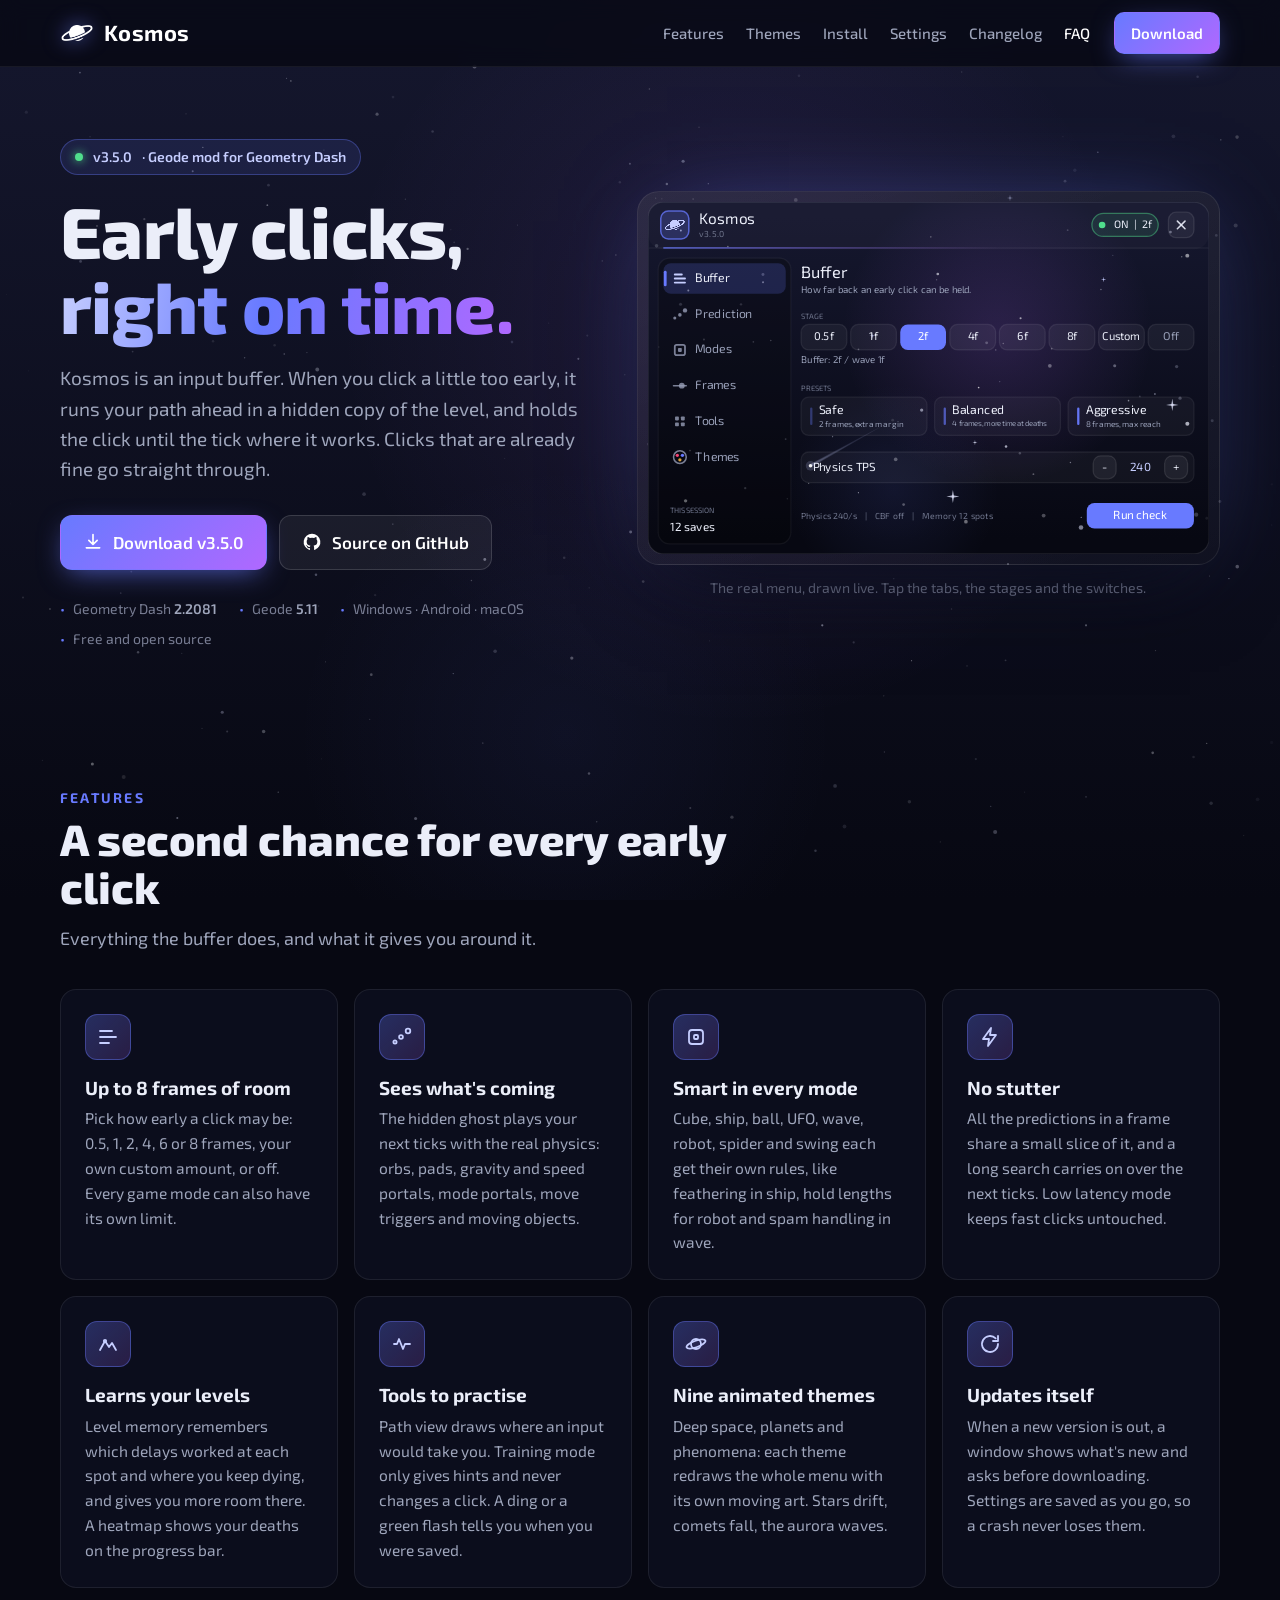
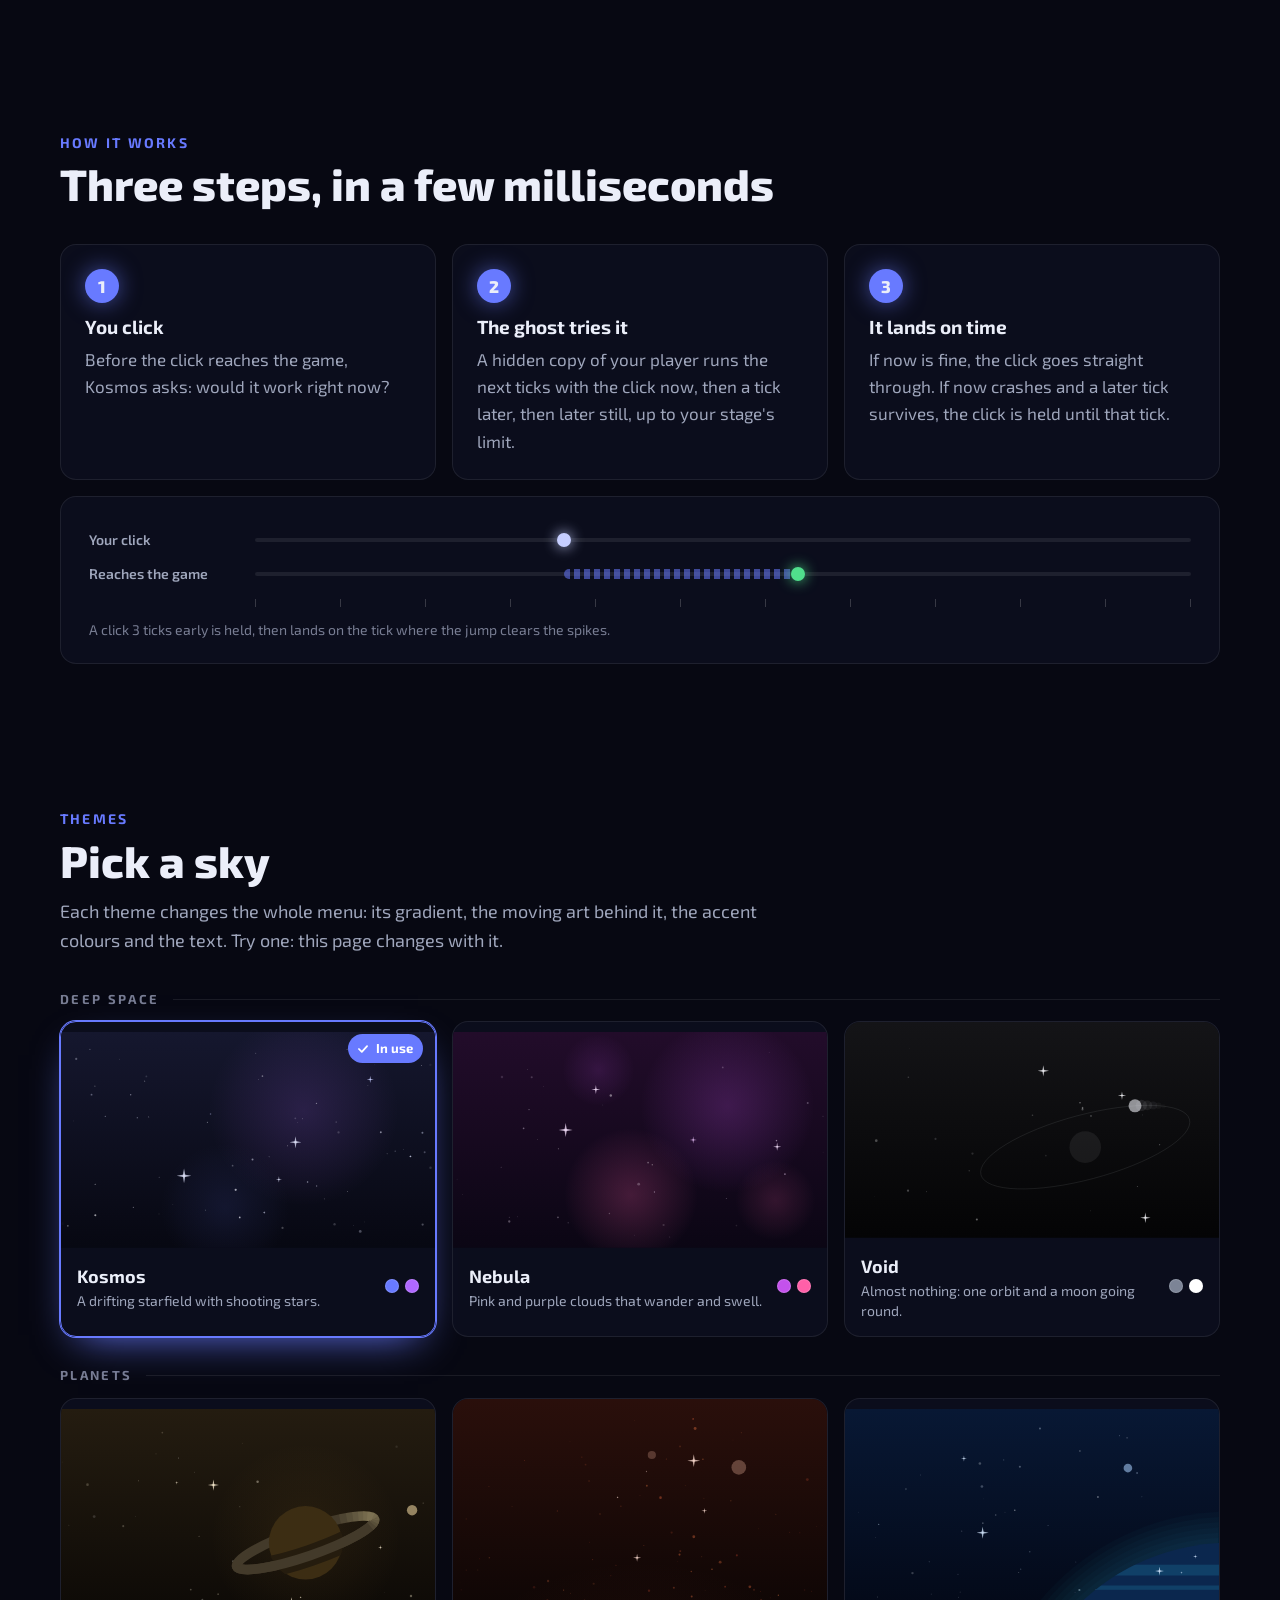
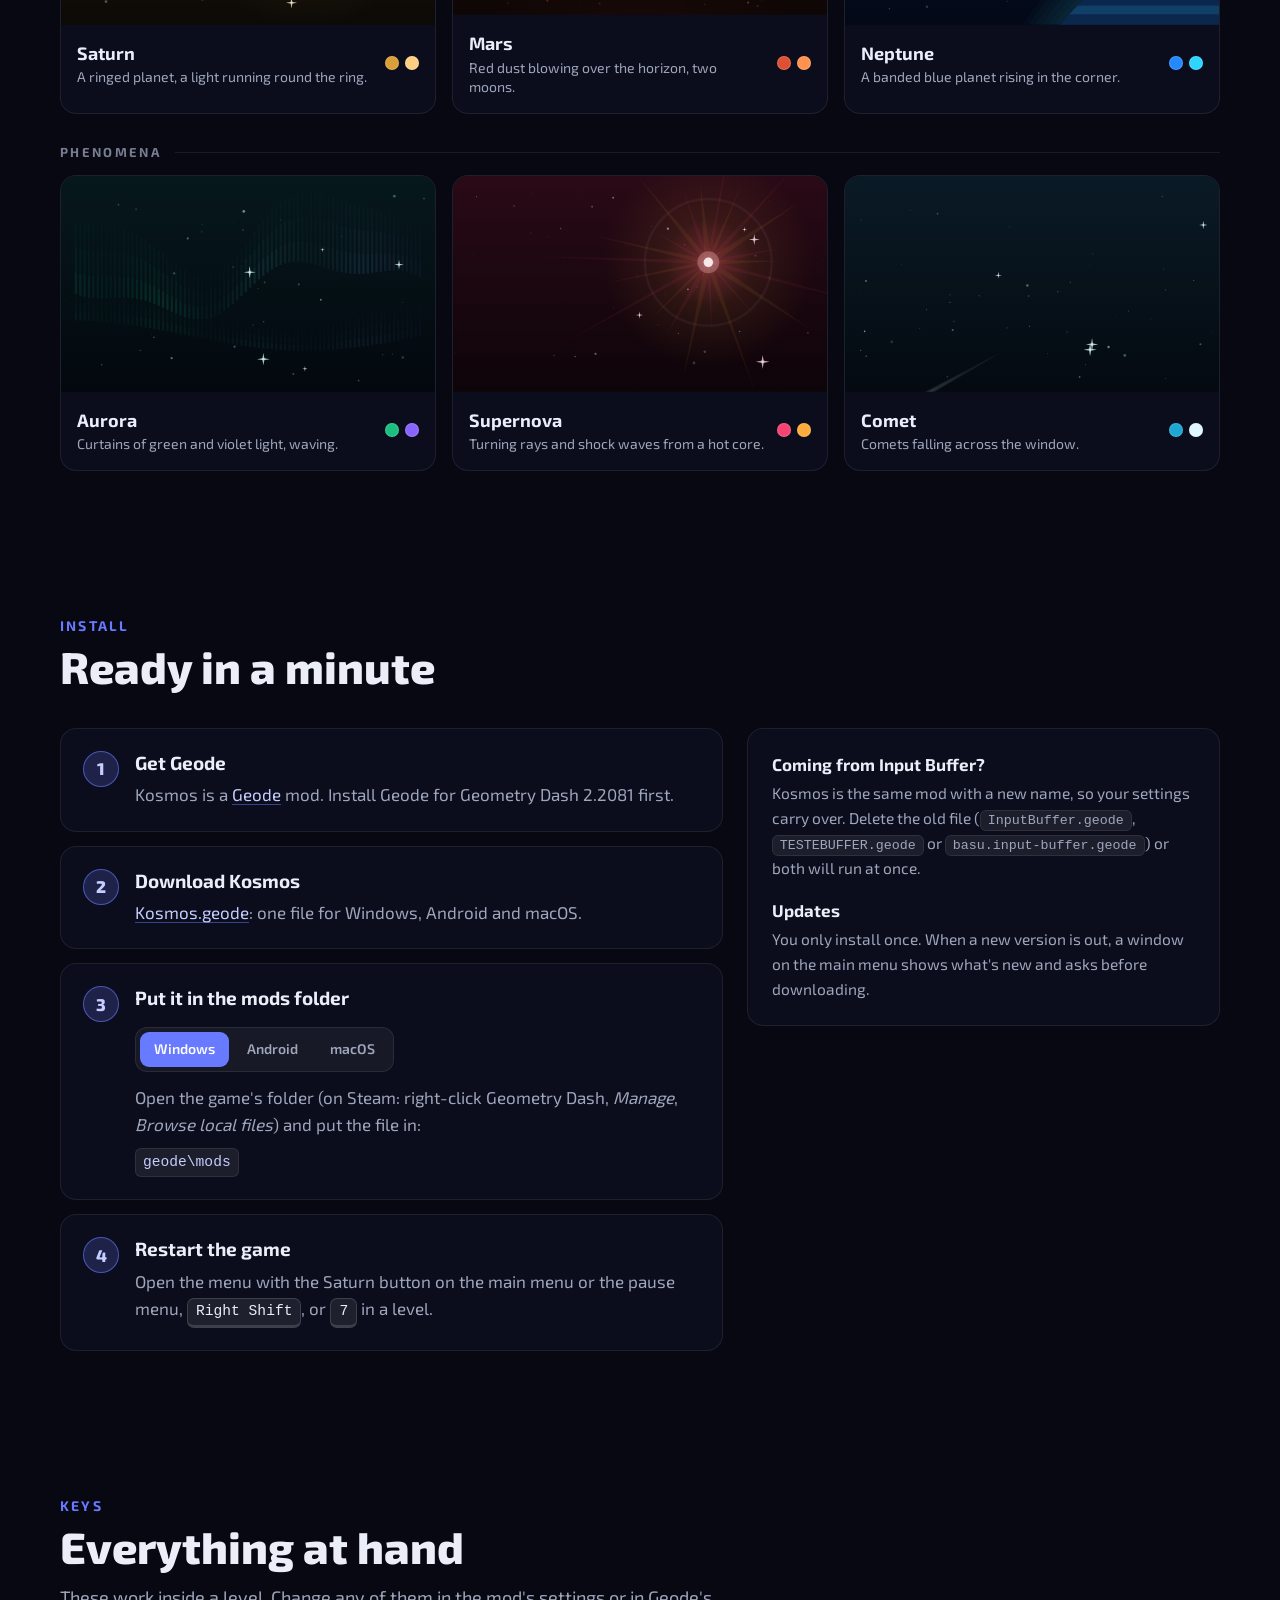
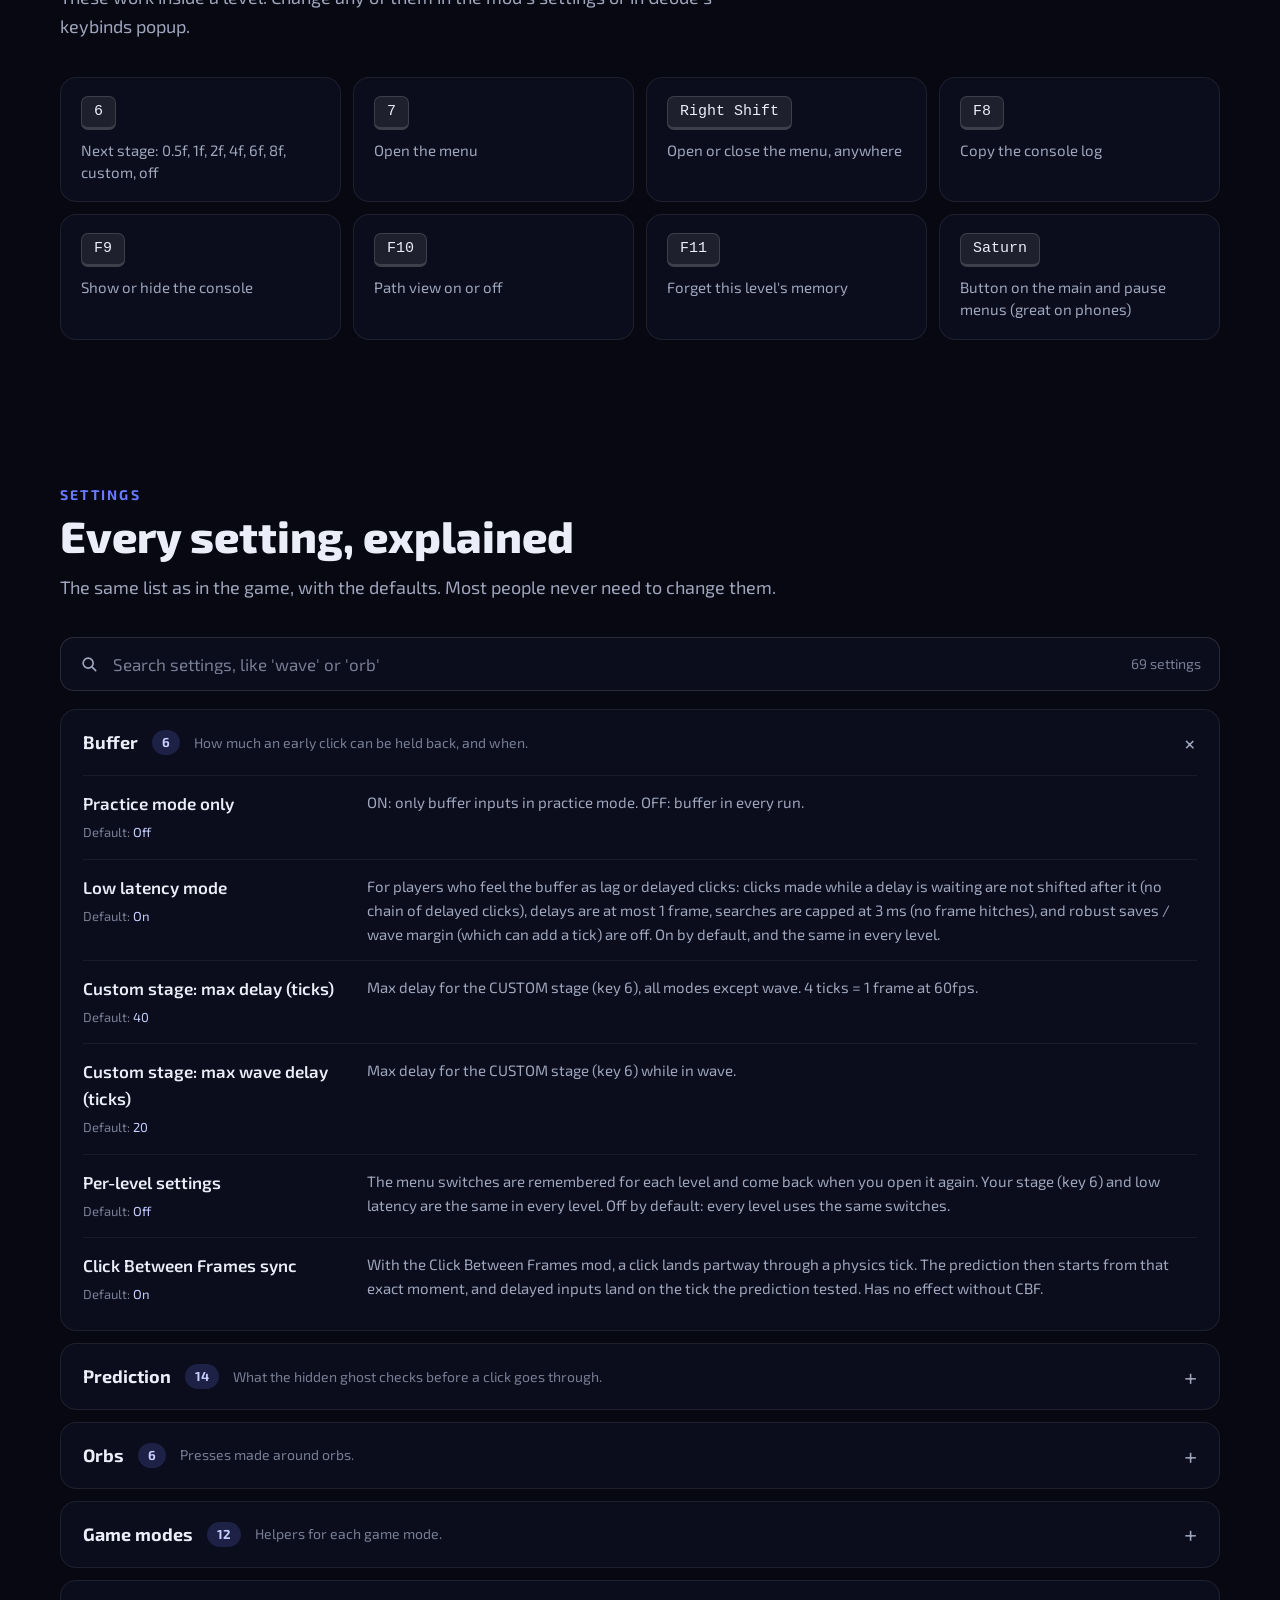
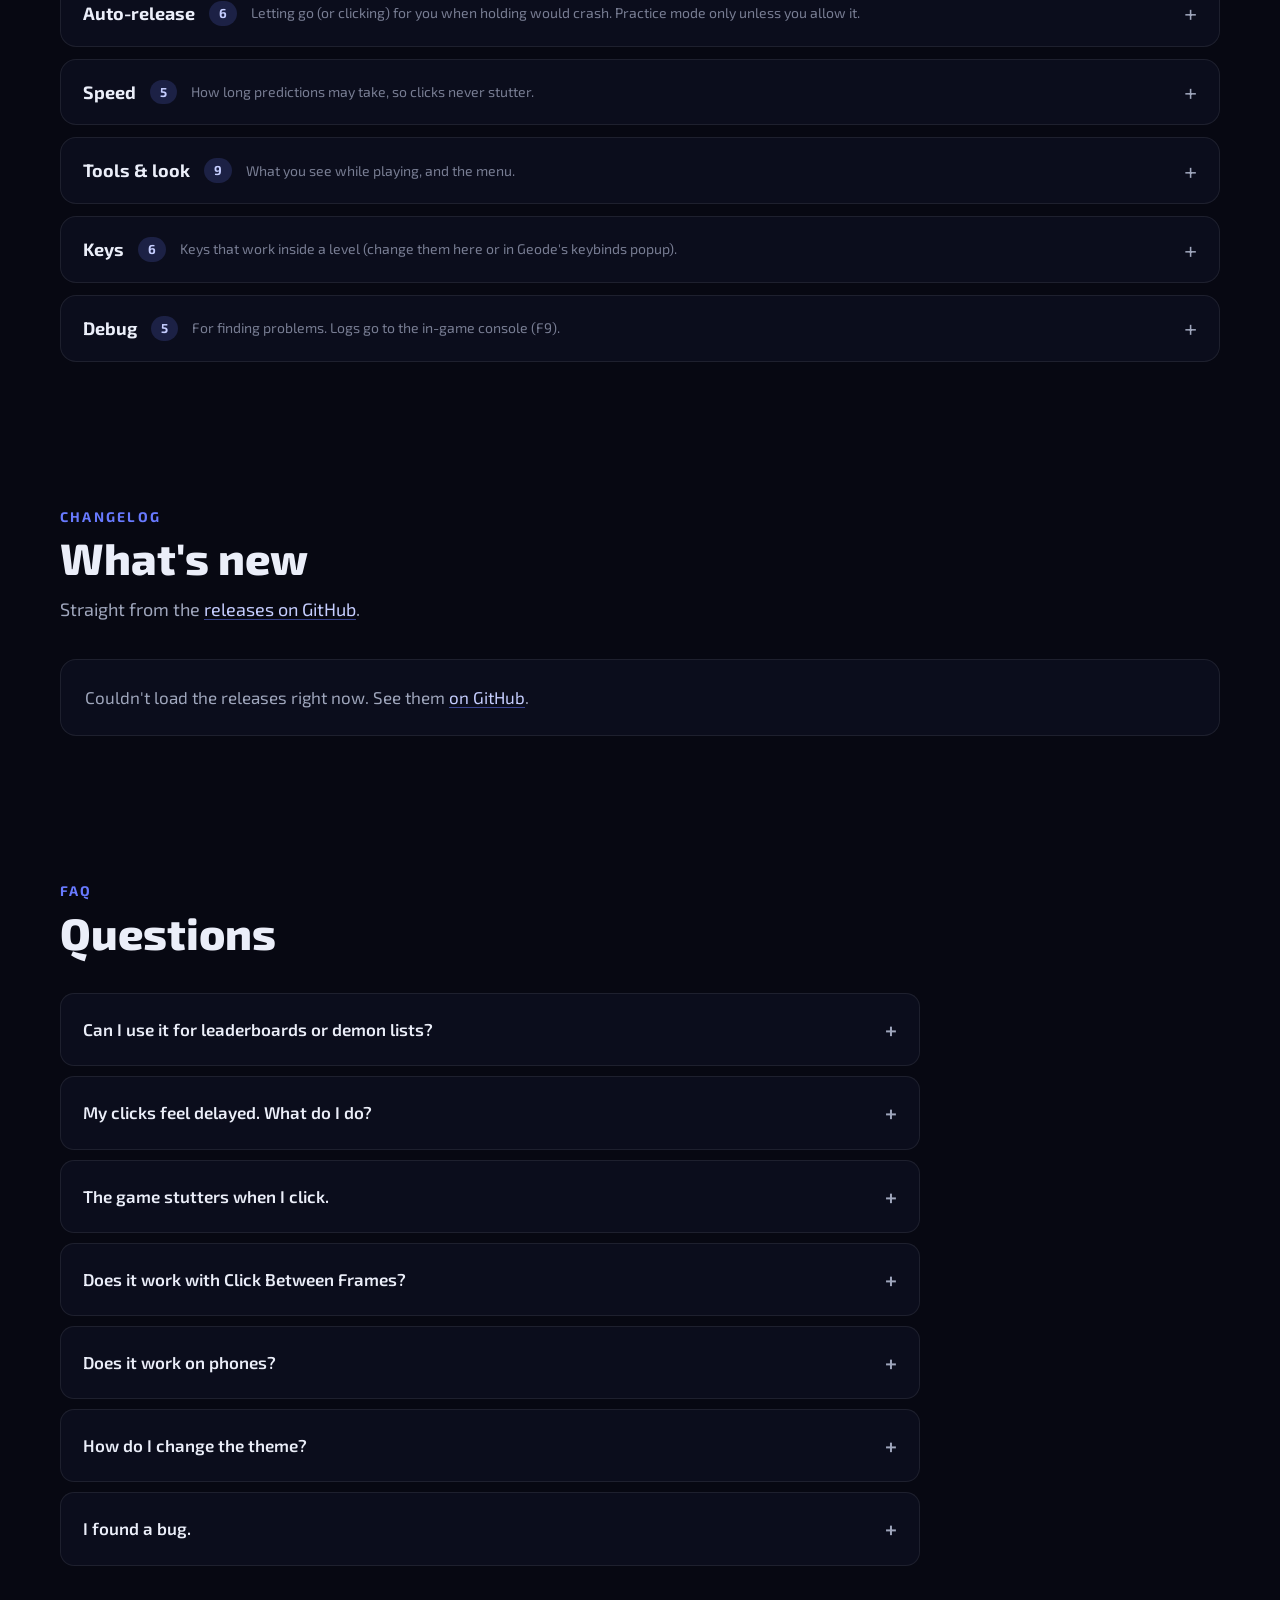
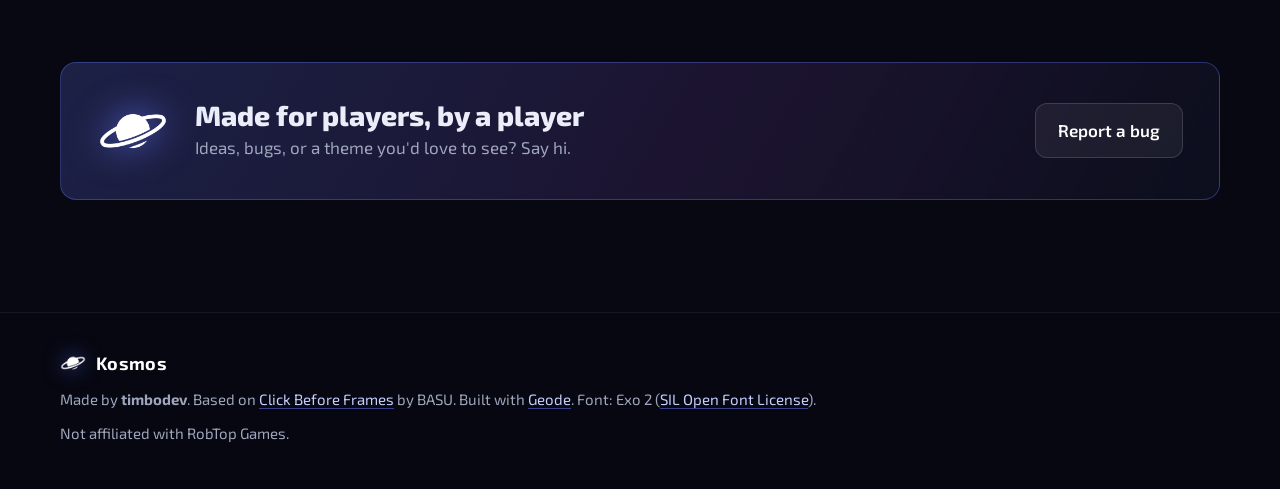
==== commit fdd156ce: "Use the new repository name: porqueijjmzm1/Kosmos The update check, the website (links, the GitHub A" ====
--- a/docs/index.html
+++ b/docs/index.html
@@ -12,12 +12,12 @@
   <meta property="og:site_name" content="Kosmos">
   <meta property="og:title" content="Kosmos · early clicks, right on time">
   <meta property="og:description" content="A Geode mod for Geometry Dash that holds a too-early click until the tick where it works. Animated themes, auto update, Windows / Android / macOS.">
-  <meta property="og:url" content="https://porqueijjmzm1.github.io/Click-After-Frames/">
-  <meta property="og:image" content="https://porqueijjmzm1.github.io/Click-After-Frames/assets/og.png">
+  <meta property="og:url" content="https://porqueijjmzm1.github.io/Kosmos/">
+  <meta property="og:image" content="https://porqueijjmzm1.github.io/Kosmos/assets/og.png">
   <meta property="og:image:width" content="1200">
   <meta property="og:image:height" content="630">
   <meta name="twitter:card" content="summary_large_image">
-  <meta name="twitter:image" content="https://porqueijjmzm1.github.io/Click-After-Frames/assets/og.png">
+  <meta name="twitter:image" content="https://porqueijjmzm1.github.io/Kosmos/assets/og.png">
   <link rel="preload" href="assets/Exo2.ttf" as="font" type="font/ttf" crossorigin>
   <link rel="stylesheet" href="style.css">
 </head>
@@ -39,7 +39,7 @@
         <a href="#faq">FAQ</a>
         <a href="#" data-discord hidden>Discord</a>
       </nav>
-      <a class="btn btn-primary btn-small" data-download href="https://github.com/porqueijjmzm1/Click-After-Frames/releases/latest/download/Kosmos.geode">Download</a>
+      <a class="btn btn-primary btn-small" data-download href="https://github.com/porqueijjmzm1/Kosmos/releases/latest/download/Kosmos.geode">Download</a>
       <button class="menu-toggle" id="menuToggle" aria-label="Open the sections" aria-expanded="false" aria-controls="links">
         <span></span><span></span><span></span>
       </button>
@@ -54,11 +54,11 @@
         <h1>Early clicks,<br><span class="glow">right on time.</span></h1>
         <p class="lead">Kosmos is an input buffer. When you click a little too early, it runs your path ahead in a hidden copy of the level, and holds the click until the tick where it works. Clicks that are already fine go straight through.</p>
         <div class="cta">
-          <a class="btn btn-primary" data-download href="https://github.com/porqueijjmzm1/Click-After-Frames/releases/latest/download/Kosmos.geode">
+          <a class="btn btn-primary" data-download href="https://github.com/porqueijjmzm1/Kosmos/releases/latest/download/Kosmos.geode">
             <svg viewBox="0 0 24 24" aria-hidden="true"><path d="M12 3v12m0 0-5-5m5 5 5-5M4 19h16" /></svg>
             <span>Download <span data-version>v3.5.0</span></span>
           </a>
-          <a class="btn btn-ghost" href="https://github.com/porqueijjmzm1/Click-After-Frames">
+          <a class="btn btn-ghost" href="https://github.com/porqueijjmzm1/Kosmos">
             <svg viewBox="0 0 24 24" aria-hidden="true"><path class="fill" d="M12 2a10 10 0 0 0-3.16 19.49c.5.09.68-.22.68-.48v-1.7c-2.78.6-3.37-1.34-3.37-1.34-.45-1.16-1.11-1.47-1.11-1.47-.91-.62.07-.6.07-.6 1 .07 1.53 1.03 1.53 1.03.9 1.52 2.34 1.08 2.91.83.09-.65.35-1.08.63-1.33-2.22-.25-4.55-1.11-4.55-4.94 0-1.09.39-1.98 1.03-2.68-.1-.25-.45-1.27.1-2.65 0 0 .84-.27 2.75 1.02a9.5 9.5 0 0 1 5 0c1.91-1.29 2.75-1.02 2.75-1.02.55 1.38.2 2.4.1 2.65.64.7 1.03 1.59 1.03 2.68 0 3.84-2.34 4.68-4.57 4.93.36.31.68.92.68 1.85v2.74c0 .27.18.58.69.48A10 10 0 0 0 12 2Z" /></svg>
             <span>Source on GitHub</span>
           </a>
@@ -190,7 +190,7 @@
           </li>
           <li>
             <h3>Download Kosmos</h3>
-            <p><a data-download href="https://github.com/porqueijjmzm1/Click-After-Frames/releases/latest/download/Kosmos.geode">Kosmos.geode</a>: one file for Windows, Android and macOS.</p>
+            <p><a data-download href="https://github.com/porqueijjmzm1/Kosmos/releases/latest/download/Kosmos.geode">Kosmos.geode</a>: one file for Windows, Android and macOS.</p>
           </li>
           <li>
             <h3>Put it in the mods folder</h3>
@@ -265,7 +265,7 @@
       <header class="block-head">
         <p class="eyebrow">Changelog</p>
         <h2>What's new</h2>
-        <p>Straight from the <a href="https://github.com/porqueijjmzm1/Click-After-Frames/releases">releases on GitHub</a>.</p>
+        <p>Straight from the <a href="https://github.com/porqueijjmzm1/Kosmos/releases">releases on GitHub</a>.</p>
       </header>
       <div id="releases" class="releases">
         <p class="muted">Loading the releases...</p>
@@ -305,7 +305,7 @@
         </details>
         <details>
           <summary>I found a bug.</summary>
-          <p>Open an <a href="https://github.com/porqueijjmzm1/Click-After-Frames/issues">issue on GitHub</a><span data-discord-inline hidden> or tell us on <a href="#" data-discord>Discord</a></span>. The console log helps a lot: press <kbd>F8</kbd> in a level (or Tools, Copy log) and paste it.</p>
+          <p>Open an <a href="https://github.com/porqueijjmzm1/Kosmos/issues">issue on GitHub</a><span data-discord-inline hidden> or tell us on <a href="#" data-discord>Discord</a></span>. The console log helps a lot: press <kbd>F8</kbd> in a level (or Tools, Copy log) and paste it.</p>
         </details>
       </div>
     </section>
@@ -323,7 +323,7 @@
             <svg viewBox="0 0 24 24" aria-hidden="true"><path class="fill" d="M19.6 5.6A16 16 0 0 0 15.6 4.4l-.5 1a15 15 0 0 0-6.2 0l-.5-1a16 16 0 0 0-4 1.2C1.9 9.4 1.2 13.1 1.5 16.8a16 16 0 0 0 4.9 2.5l1-1.6a10 10 0 0 1-1.6-.8l.4-.3a11.4 11.4 0 0 0 11.6 0l.4.3a10 10 0 0 1-1.6.8l1 1.6a16 16 0 0 0 4.9-2.5c.4-4.3-.7-8-2.9-11.2ZM8.9 14.6c-1 0-1.7-.9-1.7-2s.8-2 1.7-2 1.8.9 1.7 2c0 1.1-.8 2-1.7 2Zm6.2 0c-1 0-1.7-.9-1.7-2s.8-2 1.7-2 1.8.9 1.7 2c0 1.1-.8 2-1.7 2Z" /></svg>
             <span>Join the Discord</span>
           </a>
-          <a class="btn btn-ghost" href="https://github.com/porqueijjmzm1/Click-After-Frames/issues">Report a bug</a>
+          <a class="btn btn-ghost" href="https://github.com/porqueijjmzm1/Kosmos/issues">Report a bug</a>
         </div>
       </div>
     </section>
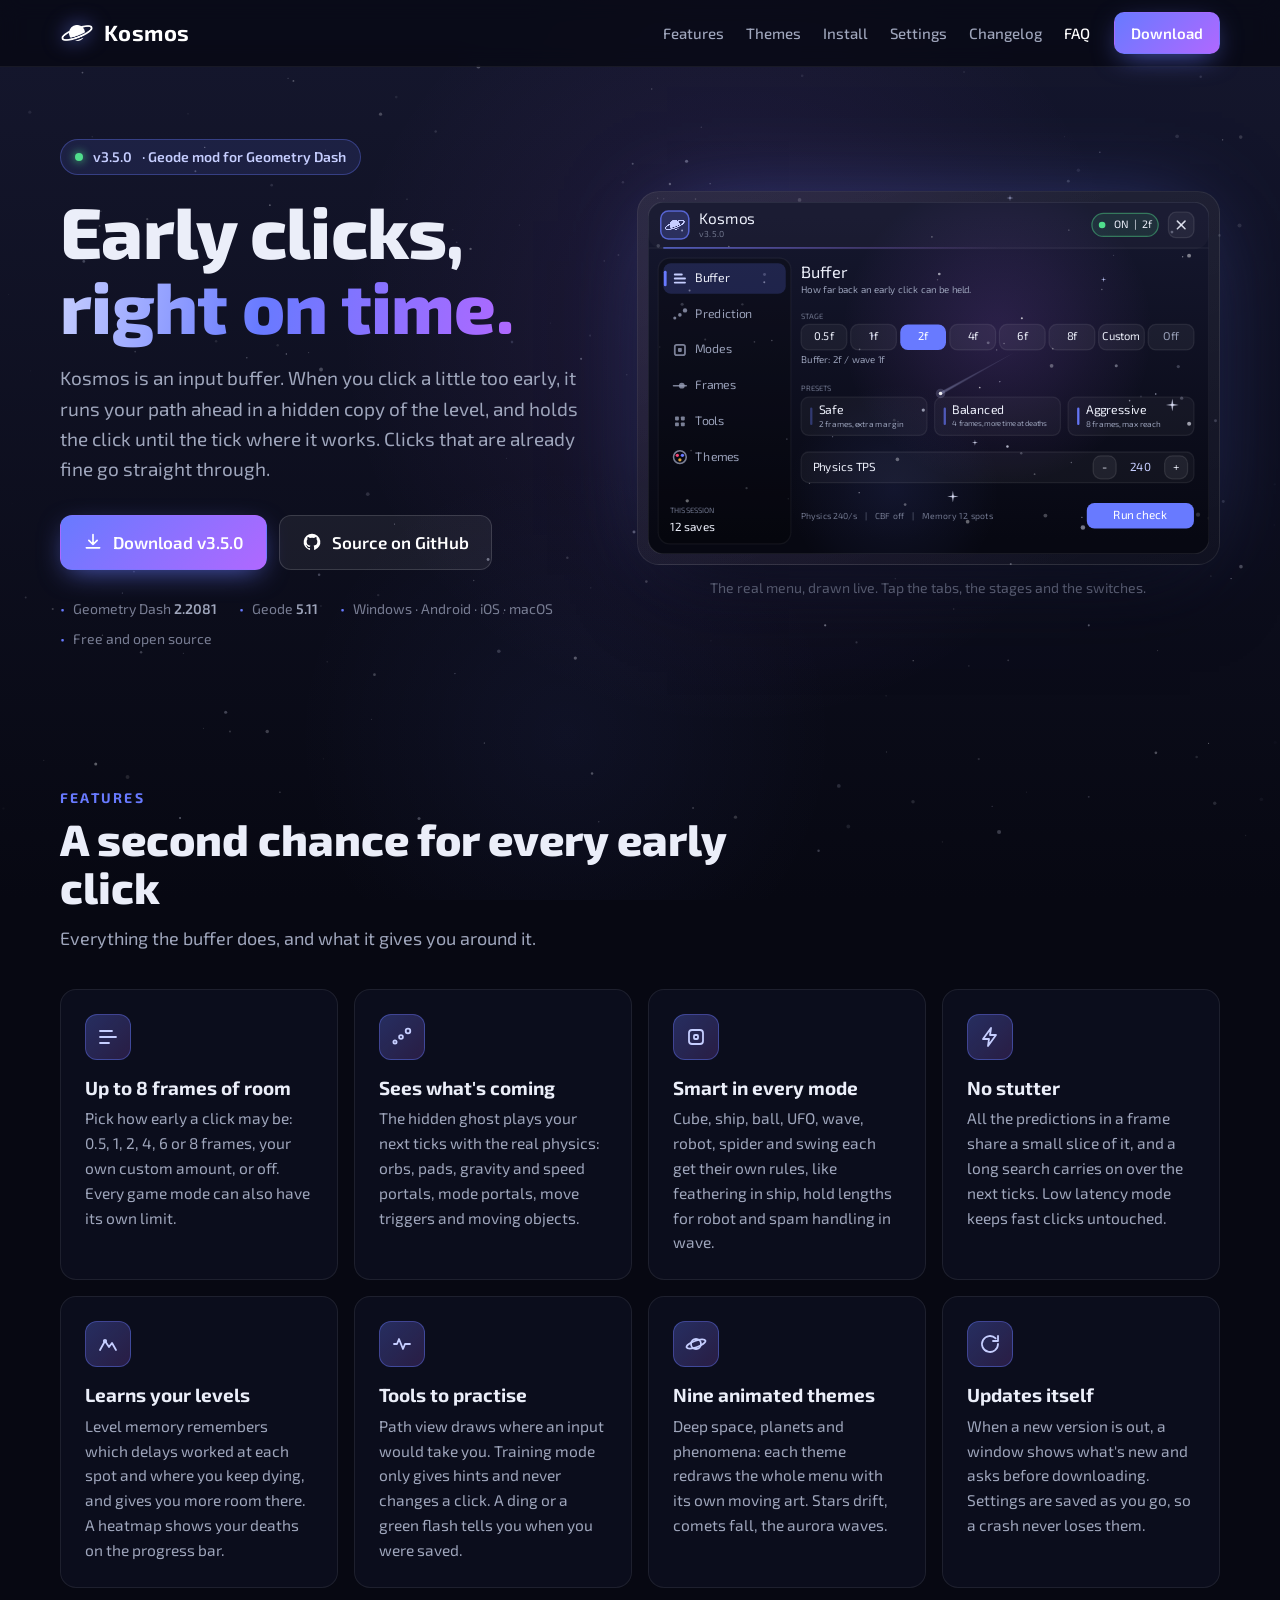
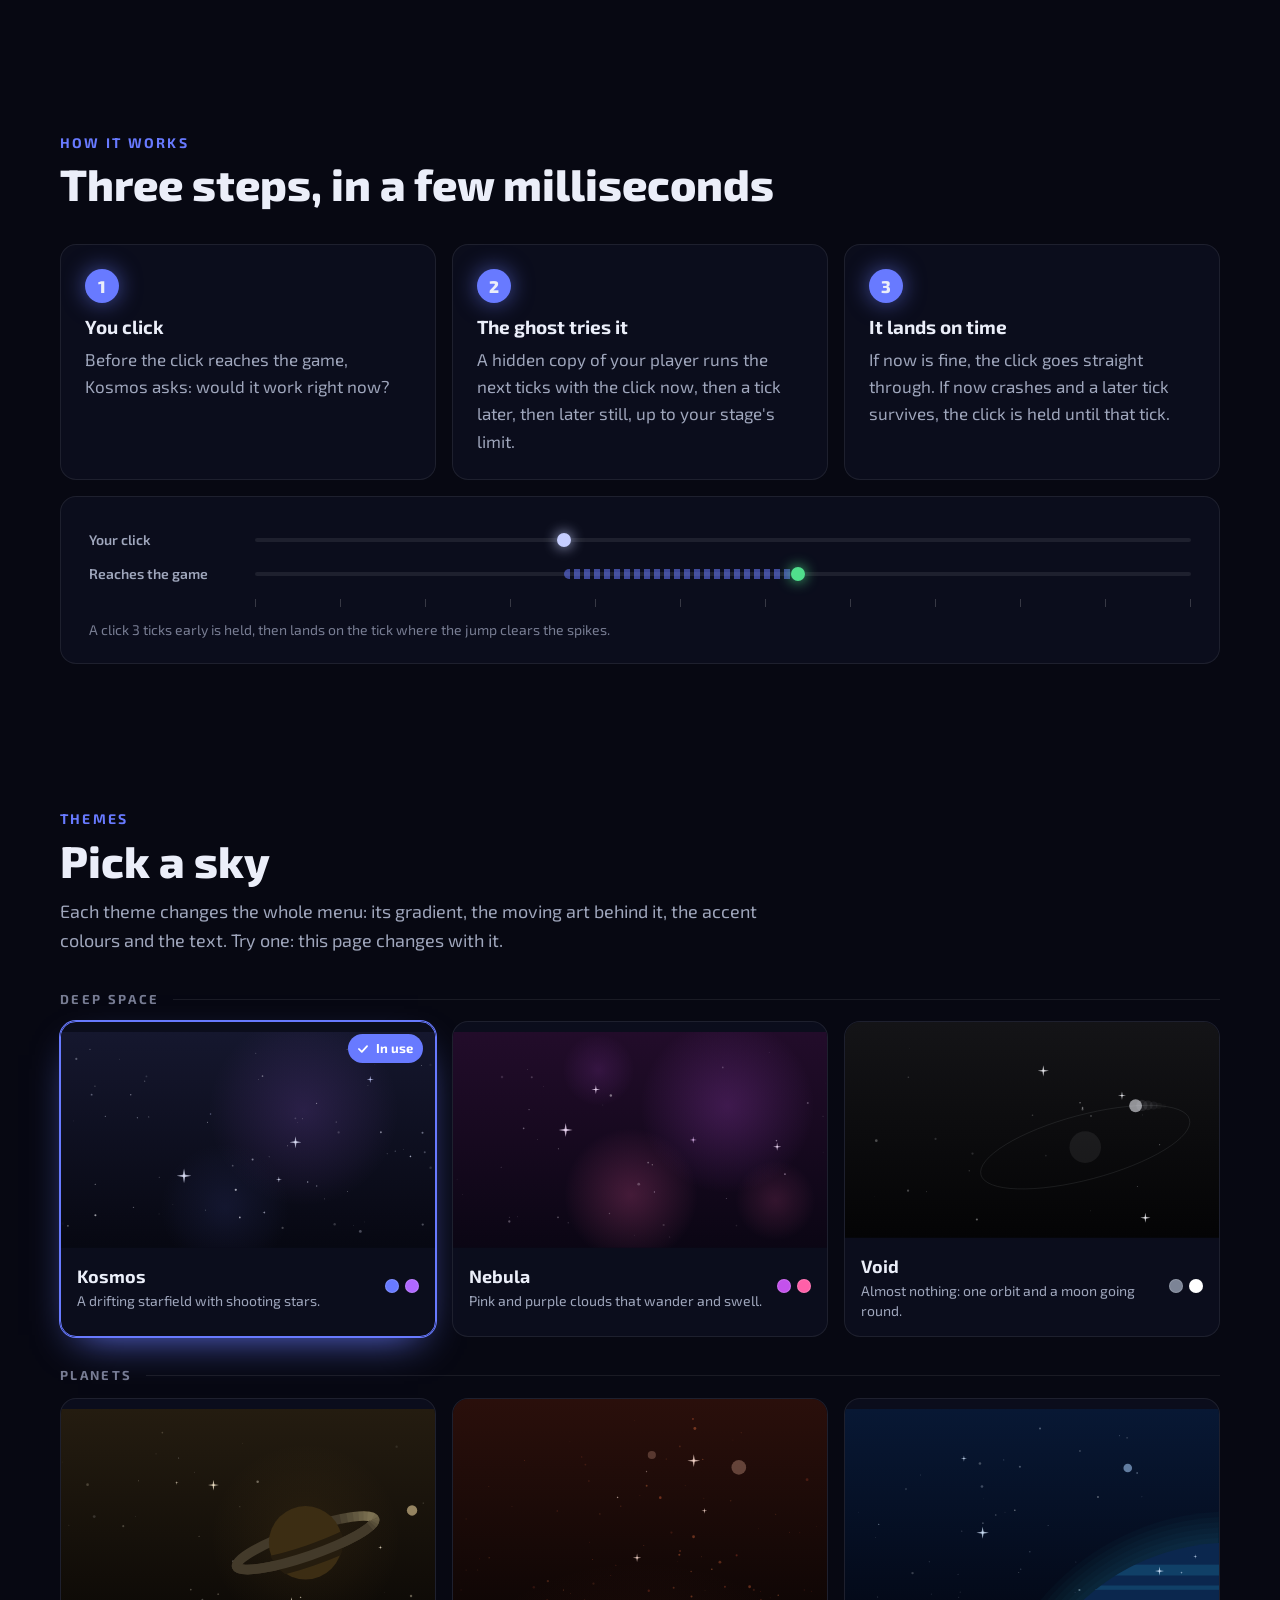
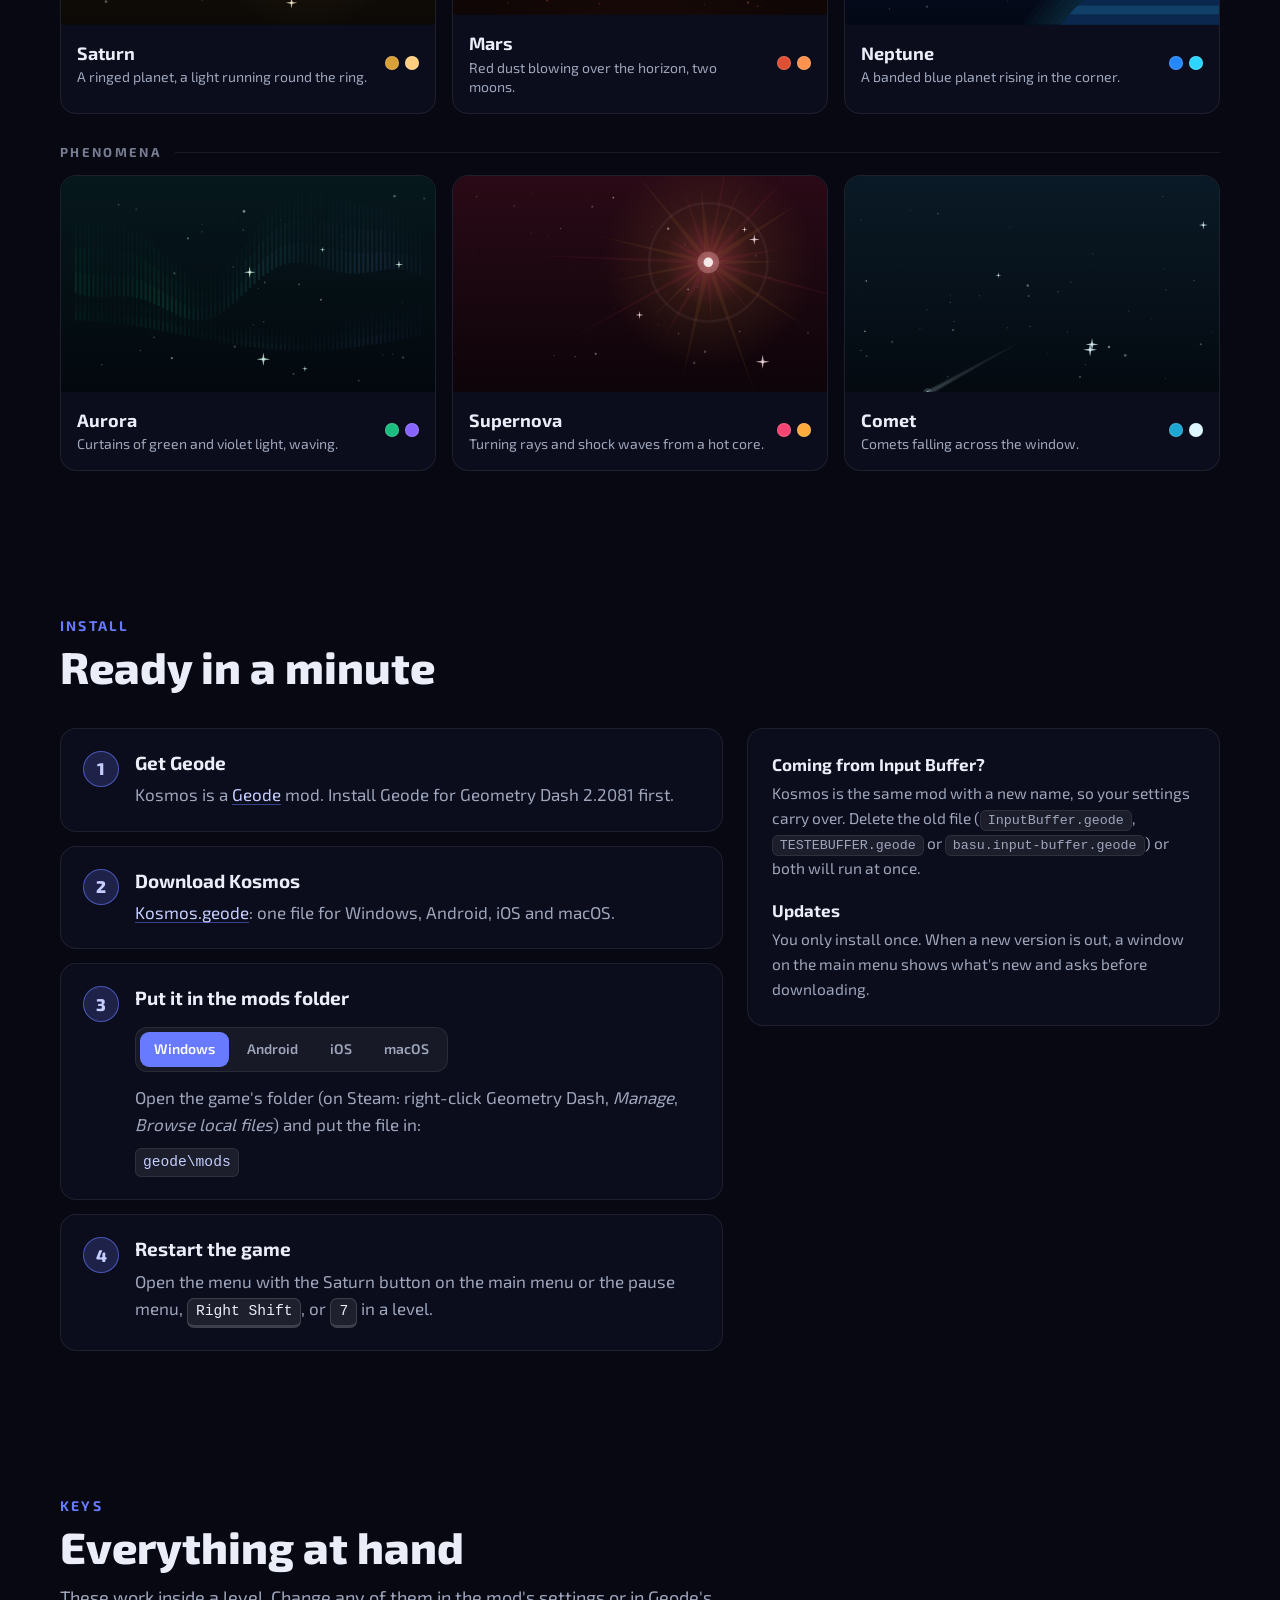
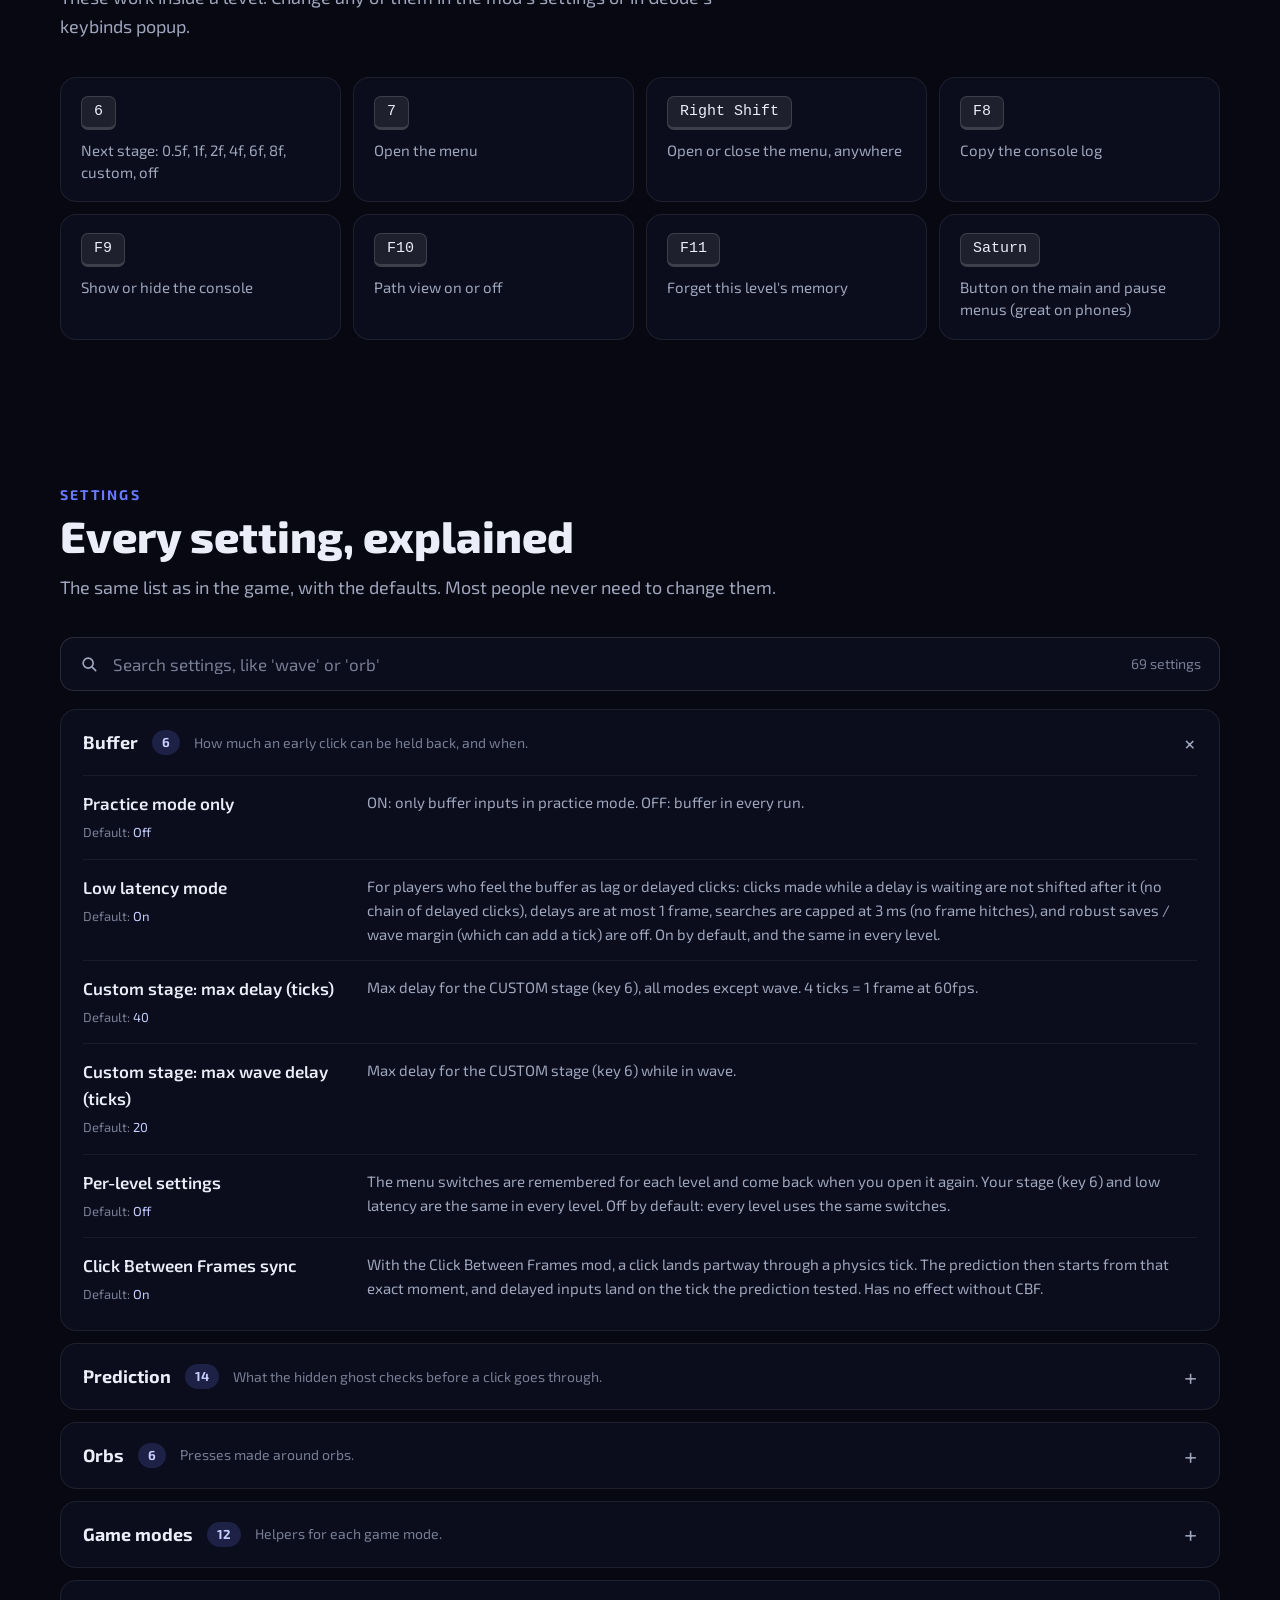
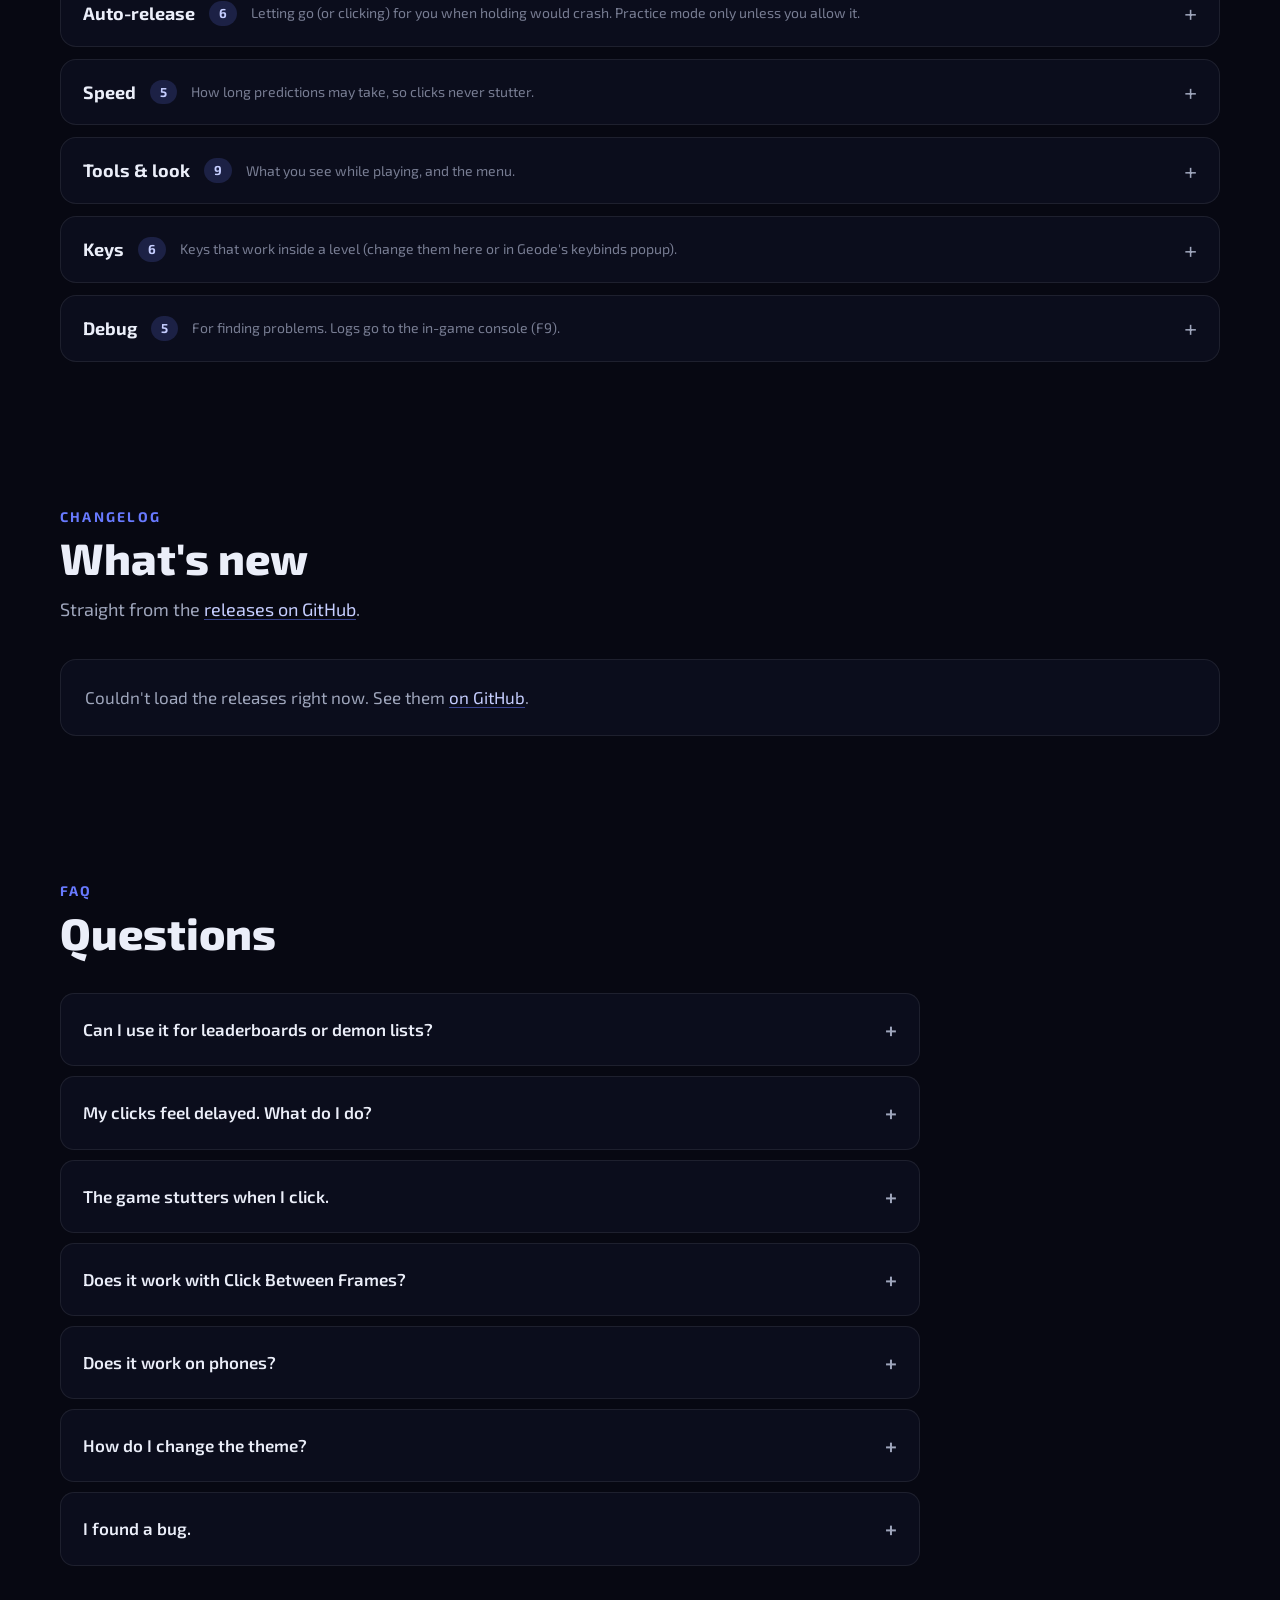
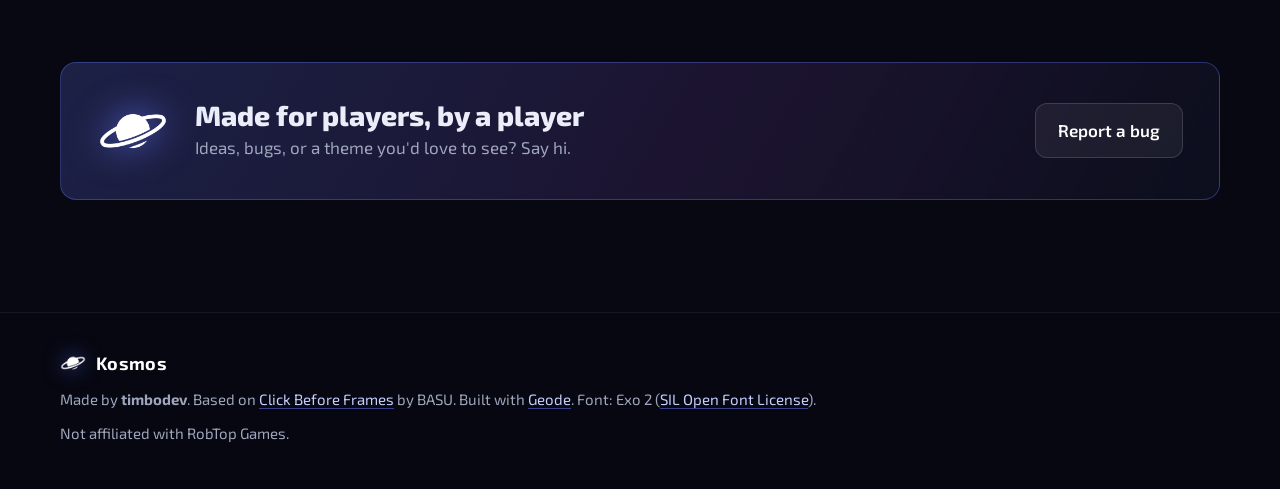
==== commit d71424a5: "Website: iOS iOS in the platform lists and the FAQ, and an iOS tab in the install steps (the Geode l" ====
--- a/docs/index.html
+++ b/docs/index.html
@@ -4,14 +4,14 @@
   <meta charset="utf-8">
   <meta name="viewport" content="width=device-width, initial-scale=1">
   <title>Kosmos · early clicks, right on time</title>
-  <meta name="description" content="Kosmos is a Geode mod for Geometry Dash: an input buffer that predicts your path, so a click made a little too early lands on the right tick. Nine animated menu themes, auto update, Windows, Android and macOS.">
+  <meta name="description" content="Kosmos is a Geode mod for Geometry Dash: an input buffer that predicts your path, so a click made a little too early lands on the right tick. Nine animated menu themes, auto update, Windows, Android, iOS and macOS.">
   <meta name="theme-color" content="#0b0c1a">
   <link rel="icon" type="image/png" href="assets/favicon.png">
   <link rel="apple-touch-icon" href="assets/apple-touch-icon.png">
   <meta property="og:type" content="website">
   <meta property="og:site_name" content="Kosmos">
   <meta property="og:title" content="Kosmos · early clicks, right on time">
-  <meta property="og:description" content="A Geode mod for Geometry Dash that holds a too-early click until the tick where it works. Animated themes, auto update, Windows / Android / macOS.">
+  <meta property="og:description" content="A Geode mod for Geometry Dash that holds a too-early click until the tick where it works. Animated themes, auto update, Windows / Android / iOS / macOS.">
   <meta property="og:url" content="https://porqueijjmzm1.github.io/Kosmos/">
   <meta property="og:image" content="https://porqueijjmzm1.github.io/Kosmos/assets/og.png">
   <meta property="og:image:width" content="1200">
@@ -66,7 +66,7 @@
         <ul class="facts">
           <li>Geometry Dash <b>2.2081</b></li>
           <li>Geode <b>5.11</b></li>
-          <li>Windows · Android · macOS</li>
+          <li>Windows · Android · iOS · macOS</li>
           <li>Free and open source</li>
         </ul>
       </div>
@@ -190,13 +190,14 @@
           </li>
           <li>
             <h3>Download Kosmos</h3>
-            <p><a data-download href="https://github.com/porqueijjmzm1/Kosmos/releases/latest/download/Kosmos.geode">Kosmos.geode</a>: one file for Windows, Android and macOS.</p>
+            <p><a data-download href="https://github.com/porqueijjmzm1/Kosmos/releases/latest/download/Kosmos.geode">Kosmos.geode</a>: one file for Windows, Android, iOS and macOS.</p>
           </li>
           <li>
             <h3>Put it in the mods folder</h3>
             <div class="tabs" role="tablist" aria-label="Your platform">
               <button role="tab" aria-selected="true" data-os="win">Windows</button>
               <button role="tab" aria-selected="false" data-os="android">Android</button>
+              <button role="tab" aria-selected="false" data-os="ios">iOS</button>
               <button role="tab" aria-selected="false" data-os="mac">macOS</button>
             </div>
             <div class="os" data-os-panel="win">
@@ -206,6 +207,15 @@
             <div class="os" data-os-panel="android" hidden>
               <p>With a file manager, put the file in:</p>
               <code>Android/media/com.geode.launcher/game/geode/mods</code>
+            </div>
+            <div class="os" data-os-panel="ios" hidden>
+              <p>On iOS, Geode runs through the <a href="https://github.com/geode-sdk/ios-launcher/blob/main/INSTALL.md">Geode launcher</a> (mods fully work with JIT). Add the file with the launcher's web upload:</p>
+              <ol class="mini">
+                <li>In the launcher's settings, hold <i>iOS Launcher</i> (in About) for 3 seconds and tap <i>Yes</i> to turn on Developer Mode.</li>
+                <li>Turn on <i>Web Server</i> at the bottom of the settings, then restart the launcher.</li>
+                <li>On a computer on the same Wi-Fi, open this address and upload the file:</li>
+              </ol>
+              <code>http://&lt;your iPhone's IP&gt;:8080</code>
             </div>
             <div class="os" data-os-panel="mac" hidden>
               <p>In Finder, press <kbd>Cmd</kbd> <kbd>Shift</kbd> <kbd>G</kbd> and go to:</p>
@@ -297,7 +307,7 @@
         </details>
         <details>
           <summary>Does it work on phones?</summary>
-          <p>Yes, on Android. Without a keyboard, open the menu with the Saturn button on the main menu or in the pause menu.</p>
+          <p>Yes, on Android and iOS. Without a keyboard, open the menu with the Saturn button on the main menu or in the pause menu.</p>
         </details>
         <details>
           <summary>How do I change the theme?</summary>
--- a/docs/style.css
+++ b/docs/style.css
@@ -326,6 +326,8 @@
 }
 .install-steps p { margin: 0; color: rgb(var(--muted)); }
 .install-steps code { display: inline-block; margin-top: 10px; color: rgb(var(--soft)); }
+.install-steps ol.mini { margin: 8px 0 0; padding-left: 20px; color: rgb(var(--muted)); }
+.install-steps ol.mini li { margin: 4px 0; }
 .tabs { display: inline-flex; gap: 4px; padding: 4px; margin: 10px 0 12px; border-radius: 12px; background: rgb(var(--line) / 0.05); border: 1px solid rgb(var(--line) / 0.08); flex-wrap: wrap; }
 .tabs button { font: inherit; font-size: 14px; font-weight: 600; color: rgb(var(--muted)); background: none; border: 0; padding: 6px 14px; border-radius: 9px; cursor: pointer; }
 .tabs button[aria-selected="true"] { background: rgb(var(--main)); color: #fff; }
@@ -486,6 +488,8 @@
   .tl-ticks { margin-left: 0; }
   .install-steps > li { padding: 20px 18px 20px 62px; }
   .install-steps > li::before { left: 16px; }
+  .tabs { gap: 2px; padding: 3px; }
+  .tabs button { padding: 6px 9px; font-size: 13.5px; }
   .menu-frame { padding: 6px; border-radius: 16px; }
   .cta .btn { flex: 1 1 auto; justify-content: center; }
   .card { padding: 20px; }
